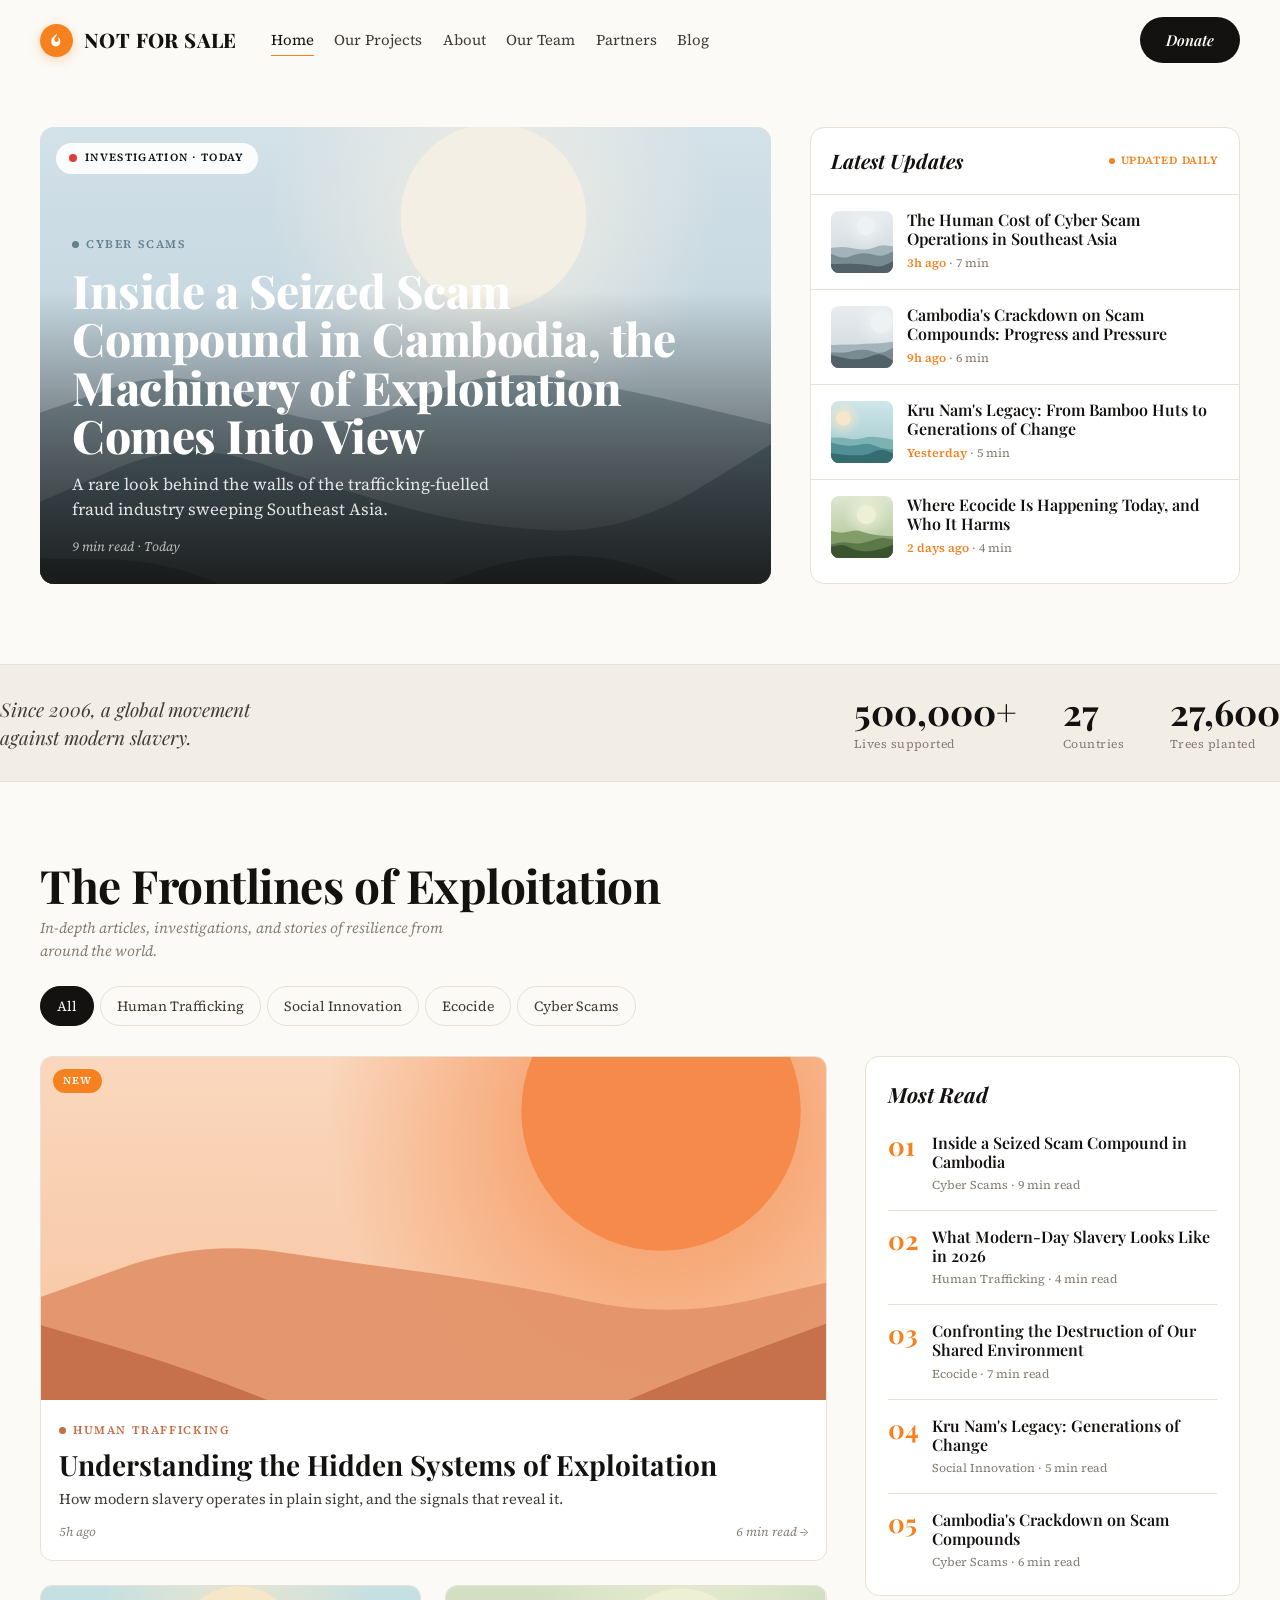
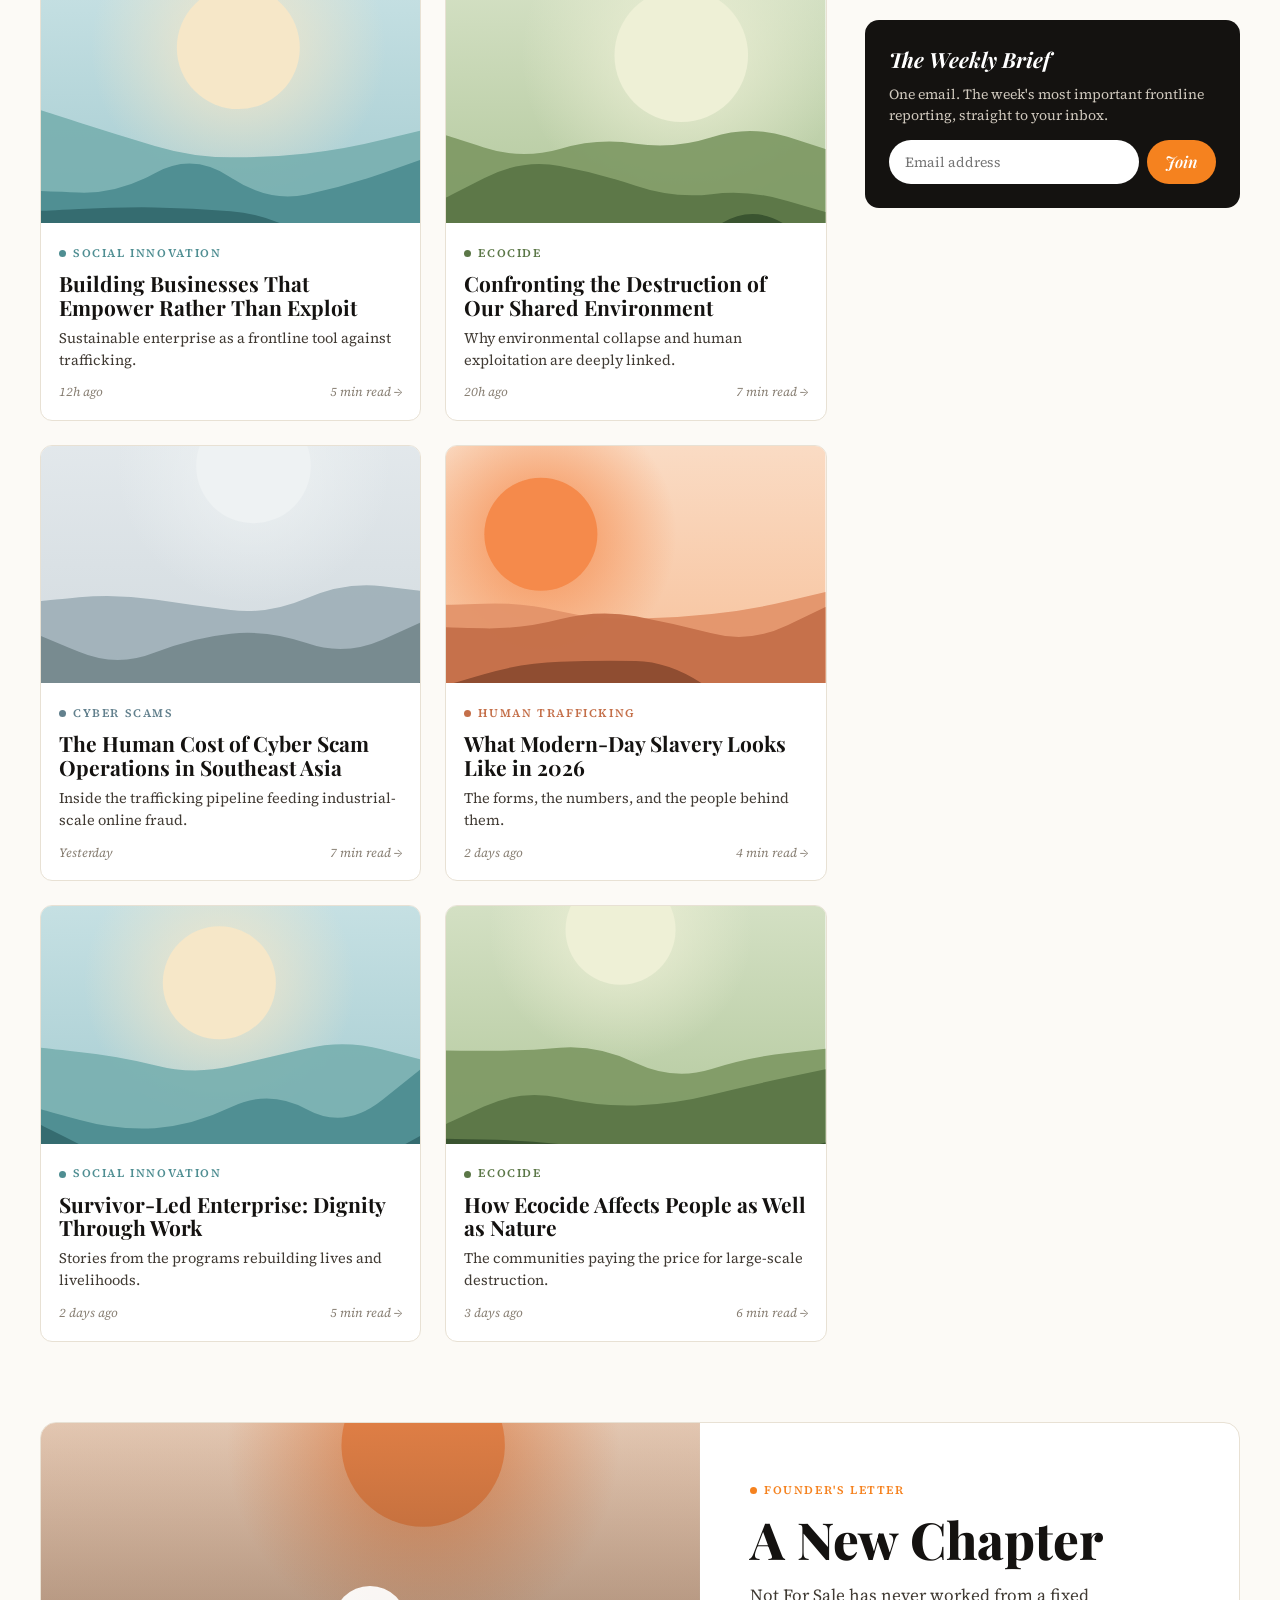
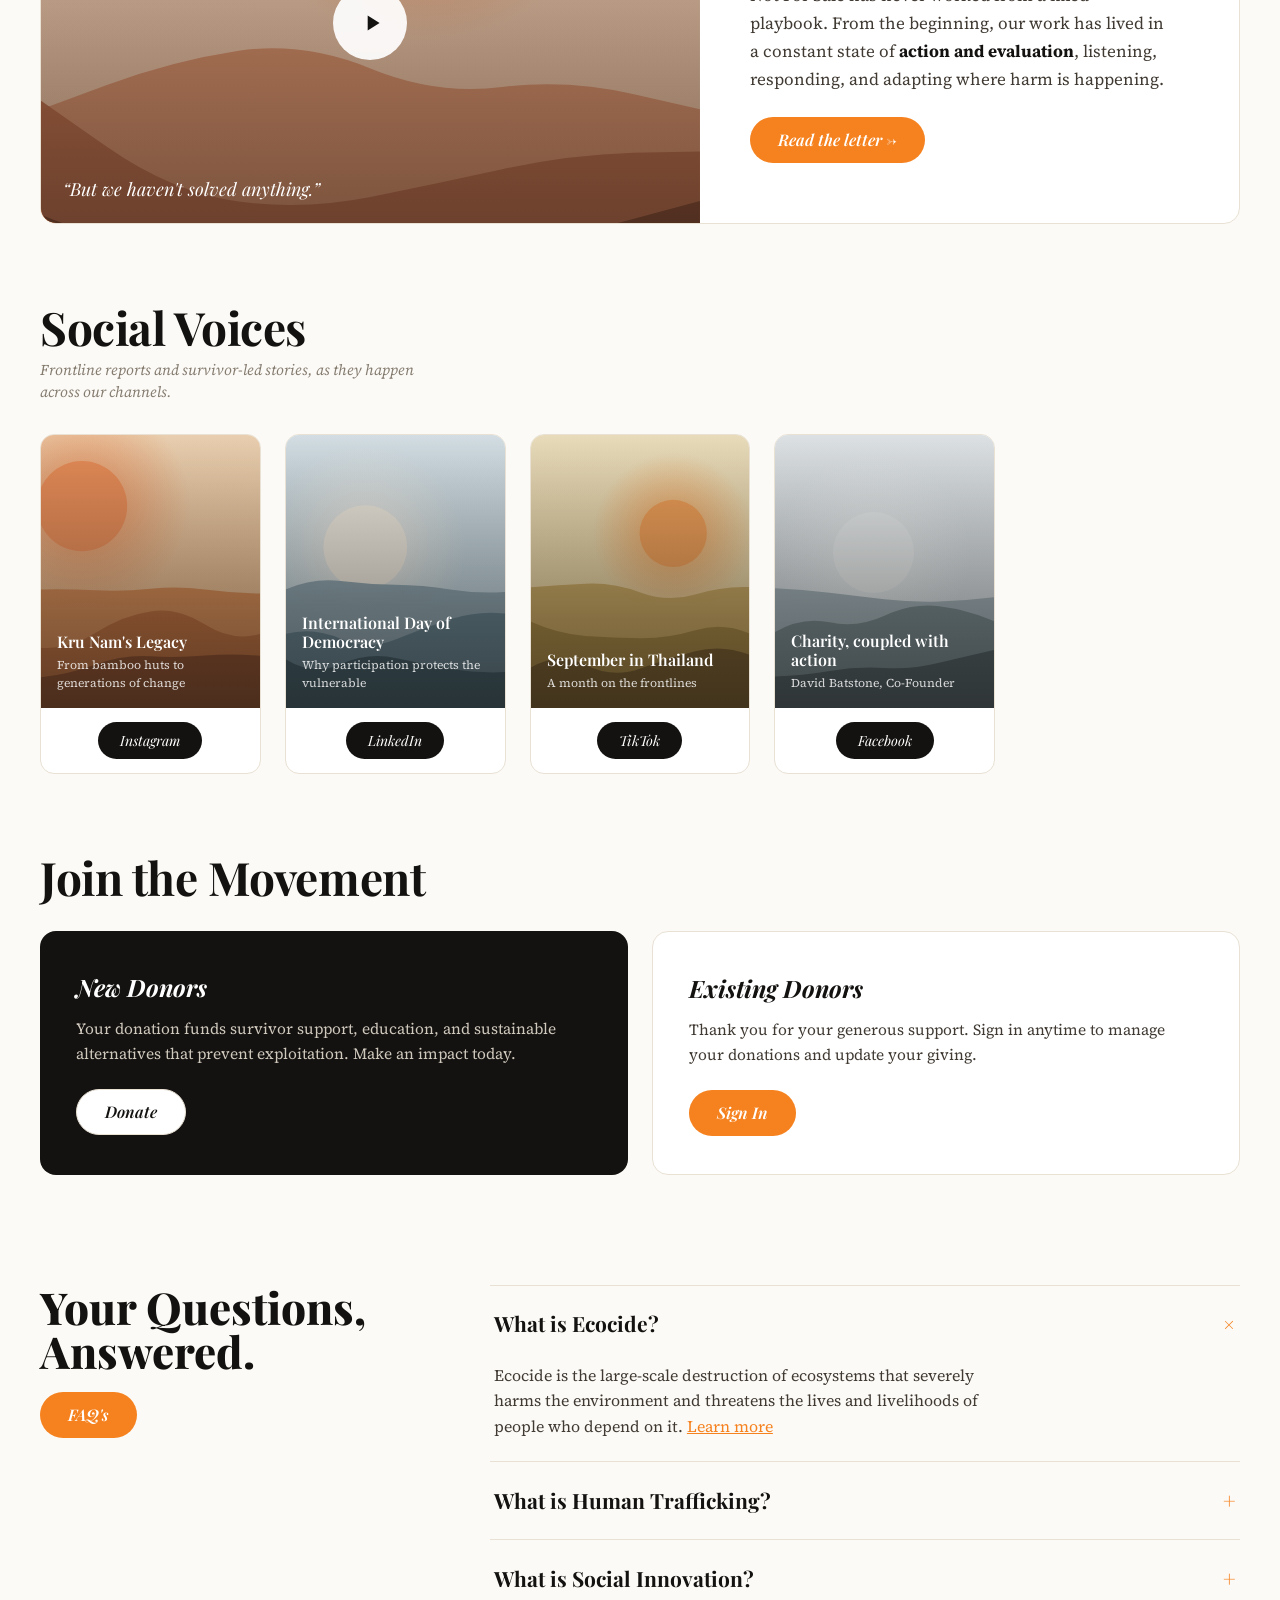
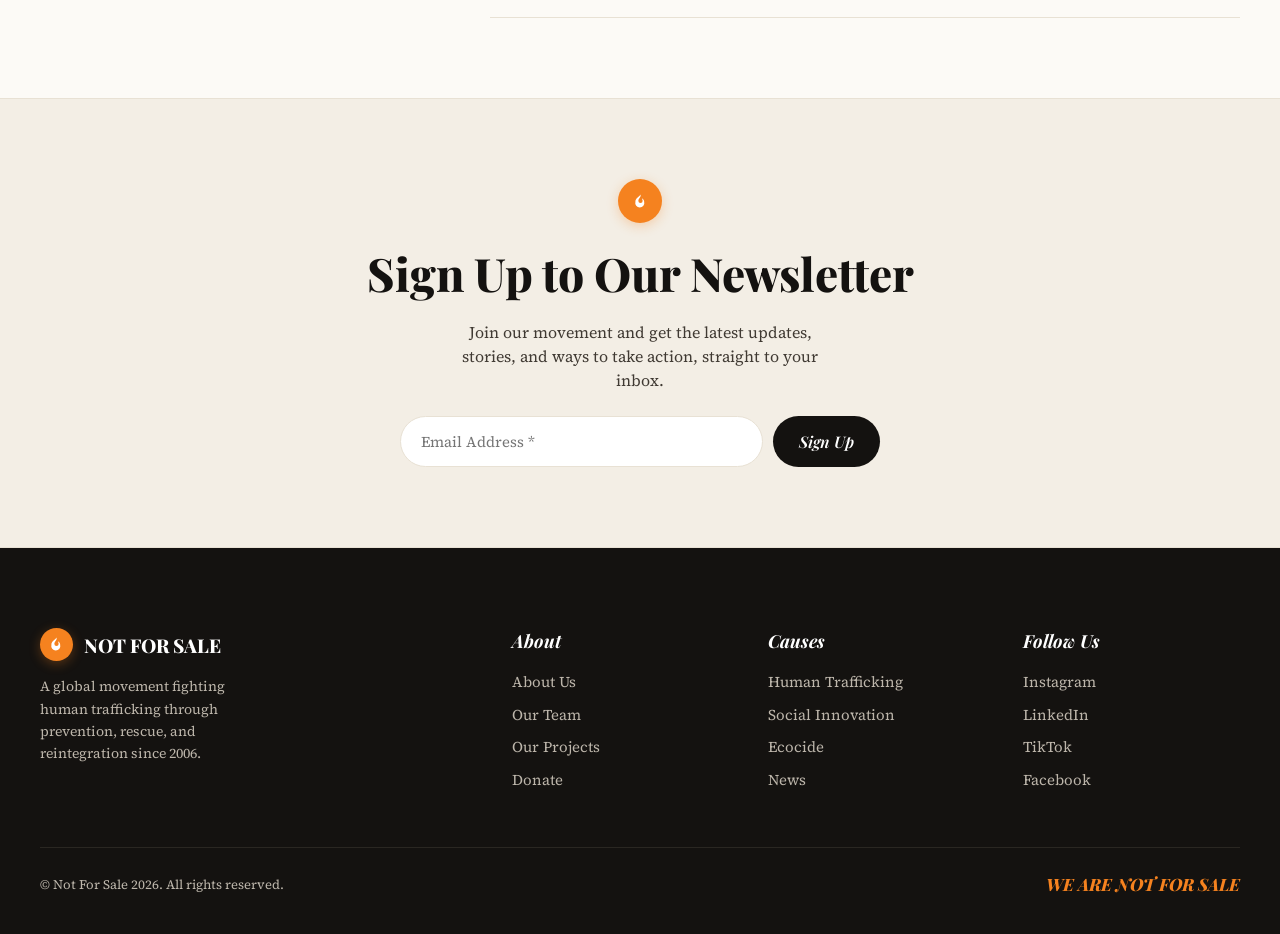
==== index.html @ 47625c15 "inital commit" ====
<!doctype html>
<html lang="en">
<head>
<meta charset="utf-8">
<meta name="viewport" content="width=device-width, initial-scale=1">
<title>Not For Sale — Home</title>
<link rel="preconnect" href="https://fonts.googleapis.com">
<link rel="preconnect" href="https://fonts.gstatic.com" crossorigin>
<link href="https://fonts.googleapis.com/css2?family=Playfair+Display:ital,wght@0,500;0,600;0,700;0,800;0,900;1,500;1,600;1,700&family=Source+Serif+4:ital,opsz,wght@0,8..60,400;0,8..60,500;0,8..60,600;1,8..60,400&display=swap" rel="stylesheet">
<link rel="stylesheet" href="assets/styles.css">
</head>
<body data-page="home">
<div id="bar"></div>
<div id="site-header"></div>

<section class="hero"><div class="wrap">
  <div class="hero-grid">
    <a class="feat fade" id="feat" href="blog.html"></a>
    <aside class="latest fade">
      <div class="lh"><h3>Latest Updates</h3><span class="pill"><span class="d"></span>Updated daily</span></div>
      <div id="latestList"></div>
    </aside>
  </div>
</div></section>

<div class="strip" data-countgroup><div class="wrap in">
  <div class="lab">Since 2006, a global movement against modern slavery.</div>
  <div class="nums">
    <div><div class="n" data-to="500000" data-suffix="+" data-comma="1">0</div><div class="l">Lives supported</div></div>
    <div><div class="n" data-to="27">0</div><div class="l">Countries</div></div>
    <div><div class="n" data-to="27600" data-comma="1">0</div><div class="l">Trees planted</div></div>
  </div>
</div></div>

<section class="sec"><div class="wrap">
  <div class="sec-h fade">
    <div><h2>The Frontlines of Exploitation</h2><p>In-depth articles, investigations, and stories of resilience from around the world.</p></div>
    <div class="filters" id="filters"></div>
  </div>
  <div class="front">
    <div class="feed fade" id="feed"></div>
    <div class="side">
      <div class="panel fade"><h3>Most Read</h3><div id="mostRead"></div></div>
      <div class="sub-mini fade"><h3>The Weekly Brief</h3><p>One email. The week's most important frontline reporting, straight to your inbox.</p><div class="row"><input placeholder="Email address" aria-label="Email"><button>Join</button></div></div>
    </div>
  </div>
</div></section>

<section><div class="wrap">
  <div class="founder fade">
    <div class="vid" id="founderVid"><div class="play"><svg viewBox="0 0 24 24" fill="#141210"><path d="M8 5v14l11-7z"/></svg></div><div class="cap">“But we haven't solved anything.”</div></div>
    <div class="tx"><span class="tag" style="color:var(--nfs)"><span class="dot"></span>Founder's Letter</span>
      <h2>A New Chapter</h2>
      <p>Not For Sale has never worked from a fixed playbook. From the beginning, our work has lived in a constant state of <b>action and evaluation</b>, listening, responding, and adapting where harm is happening.</p>
      <a class="btn btn-orange" href="about.html">Read the letter →</a></div>
  </div>
</div></section>

<section class="sec"><div class="wrap">
  <div class="sec-h fade"><div><h2>Social Voices</h2><p>Frontline reports and survivor-led stories, as they happen across our channels.</p></div></div>
  <div class="social-cards fade" id="social"></div>
</div></section>

<section class="sec"><div class="wrap">
  <div class="sec-h fade"><div><h2>Join the Movement</h2></div></div>
  <div class="join fade">
    <div class="jc dark"><h3>New Donors</h3><p>Your donation funds survivor support, education, and sustainable alternatives that prevent exploitation. Make an impact today.</p><a class="btn btn-light" href="#">Donate</a></div>
    <div class="jc light"><h3>Existing Donors</h3><p>Thank you for your generous support. Sign in anytime to manage your donations and update your giving.</p><a class="btn btn-orange" href="#">Sign In</a></div>
  </div>
</div></section>

<section class="sec"><div class="wrap">
  <div class="faq">
    <div class="ttl fade"><h2>Your Questions, Answered.</h2><a class="btn btn-orange" href="#">FAQ's</a></div>
    <div class="fade" id="faq"></div>
  </div>
</div></section>

<div id="site-newsletter"></div>
<div id="site-footer"></div>
<script src="assets/flags.js"></script>
<script src="assets/app.js"></script>
</body>
</html>
---- assets/styles.css ----
/* =========================================================================
   Not For Sale — Design System (fluid, mobile-first, 320px → ultrawide)
   Language carried from the Home + Projects concepts.
   ========================================================================= */
:root{
  --nfs:#F5821F; --nfs-d:#dd6f12; --ink:#141210; --ink-2:#403a33; --paper:#FCFAF6;
  --muted:#857c70; --line:#e8e1d4; --band:#f3eee5;
  --clay:#c46f49; --teal:#4f8e92; --green:#5b7747; --slate:#62808d;
  --disp:"Playfair Display",Georgia,serif; --body:"Source Serif 4",Georgia,serif;
  --ease:cubic-bezier(.2,.7,.2,1);
  --navh:80px; --maxw:1280px;
  --pad:clamp(20px,5vw,40px);
  --gap:clamp(16px,2vw,24px);
  --sec:clamp(48px,7vw,80px);
}
@media(max-width:860px){:root{--navh:64px}}
*{box-sizing:border-box;margin:0;padding:0}
html{scroll-behavior:smooth;-webkit-text-size-adjust:100%}
body{background:var(--paper);color:var(--ink);font-family:var(--body);-webkit-font-smoothing:antialiased;overflow-x:hidden;line-height:1.5}
a{color:inherit;text-decoration:none}
img,svg{display:block;max-width:100%}
button{font:inherit}
.wrap{width:100%;max-width:var(--maxw);margin-inline:auto;padding-inline:var(--pad)}

#bar{position:fixed;top:0;left:0;height:2px;width:0;background:var(--nfs);z-index:9999;transition:width .1s linear}

.fade{opacity:0;transform:translateY(20px);transition:opacity .7s var(--ease),transform .7s var(--ease)}
.fade.in{opacity:1;transform:none}
@media(prefers-reduced-motion:reduce){*{animation:none!important;transition:none!important}.fade{opacity:1;transform:none}}

.tag{display:inline-flex;align-items:center;gap:7px;font-size:11.5px;letter-spacing:.14em;text-transform:uppercase;font-weight:600;color:var(--ink-2)}
.tag .dot{width:7px;height:7px;border-radius:50%;background:var(--nfs);flex:0 0 auto}
.kicker{display:inline-flex;align-items:center;gap:13px;font-size:12px;letter-spacing:.22em;text-transform:uppercase;color:var(--nfs);font-weight:600}
.kicker .dash{width:38px;height:1.5px;background:var(--nfs)}

/* buttons (≥44px touch height) */
.btn{display:inline-flex;align-items:center;justify-content:center;min-height:46px;border-radius:40px;font-family:var(--disp);font-style:italic;font-weight:600;cursor:pointer;transition:transform .25s,background .25s,color .25s;border:none;text-align:center}
.btn-ink{background:var(--ink);color:var(--paper);padding:0 26px;font-size:15px}
.btn-ink:hover{background:var(--nfs)}
.btn-orange{background:var(--nfs);color:#fff;padding:0 28px;font-size:16px}
.btn-orange:hover{transform:translateY(-2px)}
.btn-light{background:#fff;color:var(--ink);padding:0 28px;font-size:16px;border:1px solid var(--line)}
.btn-light:hover{transform:translateY(-2px);border-color:var(--ink)}

/* ===== HEADER + MOBILE NAV ===== */
header{position:sticky;top:0;z-index:60;transition:background .3s,box-shadow .3s,border-color .3s;border-bottom:1px solid transparent}
header.stuck{background:rgba(252,250,246,.9);backdrop-filter:blur(12px);border-color:var(--line);box-shadow:0 6px 24px rgba(20,18,16,.04)}
.nav{display:flex;align-items:center;justify-content:space-between;height:var(--navh);gap:20px}
.nav .left{display:flex;align-items:center;gap:clamp(20px,3vw,34px);min-width:0}
.brand{display:flex;align-items:center;gap:11px;flex:0 0 auto}
.brand .name{font-family:var(--disp);font-weight:800;font-size:clamp(17px,2.2vw,20px);letter-spacing:.02em;text-transform:uppercase;white-space:nowrap}
.flame{width:33px;height:33px;border-radius:50%;background:var(--nfs);display:grid;place-items:center;box-shadow:0 3px 12px rgba(245,130,31,.3);flex:0 0 auto}
.flame svg{width:17px;height:17px}
.nav-links{display:flex;gap:clamp(16px,1.6vw,26px);font-size:15px;color:var(--ink-2)}
.nav-links a{position:relative;white-space:nowrap}
.nav-links a::after{content:"";position:absolute;left:0;bottom:-5px;height:1.5px;width:0;background:var(--nfs);transition:width .25s var(--ease)}
.nav-links a:hover::after,.nav-links a.active::after{width:100%}
.nav-links a.active{color:var(--ink)}
.nav .right{display:flex;align-items:center;gap:14px;flex:0 0 auto}
.burger{display:none;width:46px;height:46px;border-radius:12px;background:none;border:1px solid var(--line);cursor:pointer;align-items:center;justify-content:center;flex-direction:column;gap:5px}
.burger span{display:block;width:20px;height:2px;background:var(--ink);transition:.3s var(--ease)}
.burger.x span:nth-child(1){transform:translateY(7px) rotate(45deg)}
.burger.x span:nth-child(2){opacity:0}
.burger.x span:nth-child(3){transform:translateY(-7px) rotate(-45deg)}
.mobile-menu{position:fixed;inset:0;z-index:55;background:var(--paper);transform:translateY(-100%);transition:transform .4s var(--ease);display:flex;flex-direction:column;padding:calc(var(--navh) + 30px) var(--pad) 40px;gap:4px;overflow-y:auto}
.mobile-menu.open{transform:none}
.mobile-menu a{font-family:var(--disp);font-weight:700;font-size:32px;padding:14px 0;border-bottom:1px solid var(--line);color:var(--ink)}
.mobile-menu a.active{color:var(--nfs)}
.mobile-menu .btn{margin-top:24px;align-self:flex-start}
body.lock{overflow:hidden}
@media(max-width:860px){.nav-links{display:none}.burger{display:flex}.nav .right .btn-ink{display:none}}

/* ===== generic sections ===== */
.sec{padding:var(--sec) 0 0}
.sec-h{display:flex;align-items:flex-end;justify-content:space-between;gap:24px;flex-wrap:wrap;margin-bottom:clamp(22px,3vw,30px)}
.sec-h h2{font-family:var(--disp);font-weight:700;font-size:clamp(28px,4vw,46px);letter-spacing:-.01em;line-height:1.02}
.sec-h p{font-size:15px;color:var(--muted);font-style:italic;margin-top:8px;max-width:52ch}
.pagehead{padding:clamp(44px,6vw,72px) 0 6px}
.pagehead .kicker{margin-bottom:20px}
.pagehead h1{font-family:var(--disp);font-weight:800;font-size:clamp(40px,8vw,92px);line-height:.95;letter-spacing:-.015em}
.pagehead h1 em{font-style:italic;color:var(--nfs)}
.pagehead .lede{font-size:clamp(17px,2vw,20px);line-height:1.6;color:var(--ink-2);max-width:62ch;margin-top:22px}

.filters{display:flex;gap:6px;flex-wrap:wrap}
.chip{font-family:var(--body);font-size:14px;color:var(--ink-2);min-height:40px;padding:0 16px;border-radius:40px;cursor:pointer;background:none;border:1px solid var(--line);transition:.2s var(--ease)}
.chip:hover{background:var(--band)}.chip.on{background:var(--ink);color:var(--paper);border-color:var(--ink)}
.filterbar{position:sticky;top:var(--navh);z-index:40;background:rgba(252,250,246,.9);backdrop-filter:blur(10px);border-top:1px solid var(--line);border-bottom:1px solid var(--line)}
.fb{display:flex;align-items:center;justify-content:space-between;min-height:62px;gap:16px;padding:10px 0;flex-wrap:wrap}
.count{font-size:14px;color:var(--muted);font-style:italic;white-space:nowrap}

/* ===== HOME ===== */
.hero{padding:clamp(28px,4vw,46px) 0 0}
.hero-grid{display:grid;grid-template-columns:1.7fr 1fr;gap:clamp(24px,3vw,46px);align-items:stretch}
.feat{display:block;border-radius:14px;overflow:hidden;position:relative;background:var(--band)}
.feat .ph{position:relative;aspect-ratio:16/10;overflow:hidden}
.feat .ph svg{position:absolute;inset:0;width:100%;height:100%;transition:transform 6s var(--ease)}
.feat:hover .ph svg{transform:scale(1.05)}
.feat .ph::after{content:"";position:absolute;inset:0;background:linear-gradient(180deg,rgba(20,18,16,0) 36%,rgba(20,18,16,.88) 100%)}
.feat .live{position:absolute;top:16px;left:16px;z-index:3;display:inline-flex;align-items:center;gap:8px;background:rgba(255,255,255,.92);color:var(--ink);font-size:11px;letter-spacing:.12em;text-transform:uppercase;font-weight:600;padding:7px 13px;border-radius:30px}
.feat .live .pulse{width:8px;height:8px;border-radius:50%;background:#e23b3b;box-shadow:0 0 0 0 rgba(226,59,59,.6);animation:pulse 1.8s infinite}
@keyframes pulse{70%{box-shadow:0 0 0 8px rgba(226,59,59,0)}100%{box-shadow:0 0 0 0 rgba(226,59,59,0)}}
.feat .txt{position:absolute;left:clamp(18px,3vw,32px);right:clamp(18px,3vw,32px);bottom:clamp(18px,3vw,28px);z-index:2;color:#fff}
.feat .ftag{color:#ffd9b3;margin-bottom:12px}.feat .ftag .dot{background:var(--nfs)}
.feat h1{font-family:var(--disp);font-weight:800;font-size:clamp(26px,3.6vw,50px);line-height:1.05;letter-spacing:-.01em}
.feat .dek{font-size:clamp(15px,1.6vw,17px);line-height:1.5;margin-top:12px;color:rgba(255,255,255,.86);max-width:48ch}
.feat .fmeta{margin-top:14px;color:rgba(255,255,255,.7);font-size:13px;font-style:italic}
.latest{display:flex;flex-direction:column;border:1px solid var(--line);border-radius:14px;background:#fff;overflow:hidden}
.latest .lh{display:flex;align-items:center;justify-content:space-between;gap:10px;padding:18px 20px;border-bottom:1px solid var(--line)}
.latest .lh h3{font-family:var(--disp);font-style:italic;font-size:20px}
.latest .lh .pill{font-size:11px;letter-spacing:.08em;text-transform:uppercase;color:var(--nfs);font-weight:600;display:inline-flex;align-items:center;gap:6px;white-space:nowrap}
.latest .lh .pill .d{width:6px;height:6px;border-radius:50%;background:var(--nfs);animation:blink 2s infinite}
@keyframes blink{50%{opacity:.3}}
.li{display:flex;gap:14px;padding:16px 20px;border-bottom:1px solid var(--line);transition:background .2s}
.li:last-child{border-bottom:none}.li:hover{background:var(--band)}
.li .th{width:62px;height:62px;border-radius:8px;overflow:hidden;flex:0 0 auto;position:relative}
.li .th svg{position:absolute;inset:0;width:100%;height:100%}
.li .t{font-family:var(--disp);font-weight:600;font-size:16px;line-height:1.18}
.li .m{font-size:12px;color:var(--muted);margin-top:5px}
.li .m b{color:var(--nfs);font-style:normal;font-weight:600}

.strip{margin-top:var(--sec);border-top:1px solid var(--line);border-bottom:1px solid var(--line);background:var(--band)}
.strip .in{display:flex;align-items:center;justify-content:space-between;padding:clamp(22px,3vw,28px) 0;flex-wrap:wrap;gap:20px}
.strip .lab{font-family:var(--disp);font-style:italic;font-size:clamp(16px,2vw,19px);color:var(--ink-2);max-width:28ch}
.strip .nums{display:flex;gap:clamp(28px,4vw,46px);flex-wrap:wrap}
.strip .n{font-family:var(--disp);font-weight:700;font-size:clamp(28px,3.6vw,36px);line-height:1;font-variant-numeric:tabular-nums}
.strip .l{font-size:12px;color:var(--muted);letter-spacing:.04em;margin-top:6px}

.front{display:grid;grid-template-columns:2.1fr 1fr;gap:clamp(28px,3vw,46px)}
.feed{display:grid;grid-template-columns:repeat(auto-fill,minmax(280px,1fr));gap:var(--gap);align-content:start}
.art{display:block;border-radius:12px;overflow:hidden;background:#fff;border:1px solid var(--line);transition:box-shadow .35s var(--ease),transform .35s var(--ease)}
.art:hover{box-shadow:0 18px 42px rgba(20,18,16,.12);transform:translateY(-3px)}
.art .ph{position:relative;aspect-ratio:16/10;overflow:hidden}
.art .ph svg{position:absolute;inset:0;width:100%;height:100%;transition:transform 1s var(--ease)}
.art:hover .ph svg{transform:scale(1.06)}
.art .new{position:absolute;top:12px;left:12px;z-index:3;background:var(--nfs);color:#fff;font-size:10.5px;letter-spacing:.1em;text-transform:uppercase;font-weight:600;padding:4px 10px;border-radius:30px}
.art .b{padding:16px 18px 18px}
.art .t{font-family:var(--disp);font-weight:700;font-size:clamp(19px,2vw,21px);line-height:1.14;margin:9px 0 8px}
.art .dek{font-size:14.5px;color:var(--ink-2);line-height:1.5}
.art .am{margin-top:12px;display:flex;justify-content:space-between;align-items:center;font-size:12.5px;color:var(--muted);font-style:italic;gap:10px}
.art.big{grid-column:1 / -1}.art.big .ph{aspect-ratio:16/7}.art.big .t{font-size:clamp(22px,2.6vw,28px)}
.side{display:flex;flex-direction:column;gap:24px;align-content:start}
.panel{border:1px solid var(--line);border-radius:14px;background:#fff;padding:22px 22px 8px}
.panel h3{font-family:var(--disp);font-style:italic;font-size:21px;margin-bottom:6px}
.mr{display:flex;gap:14px;padding:16px 0;border-bottom:1px solid var(--line)}
.mr:last-child{border-bottom:none}
.mr .num{font-family:var(--disp);font-weight:700;font-size:26px;color:var(--nfs);line-height:1;min-width:30px}
.mr .t{font-family:var(--disp);font-weight:600;font-size:16px;line-height:1.2}
.mr .m{font-size:12px;color:var(--muted);margin-top:5px}
.mr:hover .t{color:var(--nfs)}
.sub-mini{background:var(--ink);color:#fff;border-radius:14px;padding:24px}
.sub-mini h3{font-family:var(--disp);font-style:italic;color:#fff;font-size:21px;margin-bottom:8px}
.sub-mini p{font-size:14px;color:#cfc8bd;line-height:1.5;margin-bottom:14px}
.sub-mini .row{display:flex;gap:8px;flex-wrap:wrap}
.sub-mini input{flex:1;min-width:140px;border:none;border-radius:30px;padding:12px 16px;font-family:var(--body);font-size:14px}
.sub-mini button{background:var(--nfs);color:#fff;border:none;border-radius:30px;padding:0 18px;min-height:44px;font-family:var(--disp);font-style:italic;font-weight:600;cursor:pointer}

/* video/founder band (shared by Home + About) */
.founder{margin-top:var(--sec);border-radius:16px;overflow:hidden;border:1px solid var(--line);display:grid;grid-template-columns:1.1fr .9fr;background:#fff}
.founder .vid{position:relative;min-height:clamp(240px,34vw,400px);overflow:hidden;background:var(--band);cursor:pointer}
.founder .vid svg{position:absolute;inset:0;width:100%;height:100%}
.founder .vid::after{content:"";position:absolute;inset:0;background:linear-gradient(180deg,rgba(20,18,16,.1),rgba(20,18,16,.5))}
.founder .play{position:absolute;top:50%;left:50%;transform:translate(-50%,-50%);z-index:3;width:74px;height:74px;border-radius:50%;background:rgba(255,255,255,.92);display:grid;place-items:center;transition:transform .25s,background .25s}
.founder .vid:hover .play{transform:translate(-50%,-50%) scale(1.08);background:#fff}
.founder .play svg{position:static;width:26px;height:26px;margin-left:4px}
.founder .cap{position:absolute;left:22px;bottom:20px;z-index:3;color:#fff;font-style:italic;font-family:var(--disp);font-size:clamp(15px,2vw,18px);max-width:80%}
.founder .tx{padding:clamp(32px,4vw,54px) clamp(28px,4vw,50px);display:flex;flex-direction:column;justify-content:center}
.founder h2{font-family:var(--disp);font-weight:800;font-size:clamp(30px,4vw,52px);line-height:1.02;margin:14px 0 16px}
.founder p{font-size:clamp(15px,1.7vw,17px);line-height:1.65;color:var(--ink-2);max-width:46ch}
.founder p b{color:var(--ink)}
.founder .btn{margin-top:24px;align-self:flex-start}

.social-cards{display:grid;grid-template-columns:repeat(auto-fill,minmax(220px,1fr));gap:var(--gap)}
.scard{border-radius:14px;overflow:hidden;border:1px solid var(--line);background:#fff}
.scard .ph{position:relative;aspect-ratio:4/5;overflow:hidden}
.scard .ph svg{position:absolute;inset:0;width:100%;height:100%}
.scard .ph::after{content:"";position:absolute;inset:0;background:linear-gradient(180deg,rgba(20,18,16,.05),rgba(20,18,16,.55))}
.scard .cap{position:absolute;left:16px;right:16px;bottom:16px;color:#fff;z-index:2}
.scard .cap .t{font-family:var(--disp);font-weight:600;font-size:16px;line-height:1.18}
.scard .cap .s{font-size:12px;color:rgba(255,255,255,.8);margin-top:4px}
.scard .pl{display:flex;justify-content:center;padding:14px}
.scard .pl span{background:var(--ink);color:#fff;font-family:var(--disp);font-style:italic;font-size:14px;padding:8px 22px;border-radius:30px}

.join{display:grid;grid-template-columns:1fr 1fr;gap:var(--gap);margin-top:30px}
.jc{border-radius:16px;padding:clamp(28px,4vw,38px) clamp(26px,4vw,36px)}
.jc.dark{background:var(--ink);color:#fff}.jc.light{background:#fff;border:1px solid var(--line)}
.jc h3{font-family:var(--disp);font-style:italic;font-size:24px;margin-bottom:12px}.jc.dark h3{color:#fff}
.jc p{font-size:15.5px;line-height:1.6;color:var(--ink-2)}.jc.dark p{color:#cfc8bd}
.jc .btn{margin-top:22px}

.faq{display:grid;grid-template-columns:.7fr 1.3fr;gap:clamp(24px,4vw,46px);margin-top:30px;align-items:start}
.faq .ttl h2{font-family:var(--disp);font-weight:800;font-size:clamp(28px,3.6vw,44px);line-height:1.02}
.faq .ttl .btn{margin-top:18px}
.qa{border-top:1px solid var(--line)}.qa:last-child{border-bottom:1px solid var(--line)}
.qa .q{display:flex;justify-content:space-between;align-items:center;gap:16px;padding:22px 4px;cursor:pointer;font-family:var(--disp);font-weight:700;font-size:clamp(18px,2.2vw,21px)}
.qa .q .ic{color:var(--nfs);font-size:22px;transition:transform .3s var(--ease);flex:0 0 auto}
.qa.open .q .ic{transform:rotate(45deg)}
.qa .a{max-height:0;overflow:hidden;transition:max-height .4s var(--ease)}
.qa .a p{padding:0 4px 22px;color:var(--ink-2);font-size:16px;line-height:1.6;max-width:64ch}
.qa .a a{color:var(--nfs);text-decoration:underline}

/* cta band (orange) */
.ctaband{margin-top:var(--sec);background:var(--nfs);color:#fff;border-radius:18px;padding:clamp(40px,5vw,64px) clamp(28px,5vw,56px);display:flex;align-items:center;justify-content:space-between;gap:26px;flex-wrap:wrap;position:relative;overflow:hidden}
.ctaband::before{content:"";position:absolute;right:-80px;top:-80px;width:340px;height:340px;border-radius:50%;background:rgba(255,255,255,.12)}
.ctaband h2{font-family:var(--disp);font-weight:700;font-size:clamp(26px,3.6vw,44px);line-height:1.06;max-width:20ch;position:relative}
.ctaband .btns{display:flex;gap:12px;flex-wrap:wrap;position:relative}

/* newsletter */
.nl{margin-top:var(--sec);background:var(--band);border-top:1px solid var(--line);border-bottom:1px solid var(--line)}
.nl .in{padding:var(--sec) 0;text-align:center}
.nl .flame{margin:0 auto 16px}
.nl h2{font-family:var(--disp);font-weight:800;font-size:clamp(28px,4vw,46px)}
.nl p{color:var(--ink-2);margin:12px auto 24px;max-width:50ch}
.nl .row{display:flex;gap:10px;max-width:480px;margin:0 auto;flex-wrap:wrap}
.nl input{flex:1;min-width:200px;border:1px solid var(--line);border-radius:40px;padding:14px 20px;font-family:var(--body);font-size:15px}
.nl button{background:var(--ink);color:#fff;border:none;border-radius:40px;padding:0 26px;min-height:48px;font-family:var(--disp);font-style:italic;font-weight:600;font-size:16px;cursor:pointer}

/* ===== PROJECTS ===== */
.pgrid{display:grid;grid-template-columns:repeat(auto-fill,minmax(230px,1fr));gap:var(--gap);padding:clamp(28px,4vw,34px) 0 var(--sec)}
.pcard{position:relative;display:block;overflow:hidden;border-radius:12px;background:var(--band);opacity:0;transform:translateY(26px);transition:opacity .6s var(--ease),transform .6s var(--ease),box-shadow .35s var(--ease)}
.pcard.in{opacity:1;transform:none}
.pcard:hover{box-shadow:0 20px 46px rgba(20,18,16,.15)}
.pcard .ph{position:relative;aspect-ratio:4/5;overflow:hidden}
.pcard .ph svg.scene{position:absolute;inset:0;width:100%;height:100%}
.pcard:hover .ph svg.scene{transform:scale(1.06)}
.pcard .ph::after{content:"";position:absolute;inset:0;background:linear-gradient(180deg,rgba(20,18,16,0) 46%,rgba(20,18,16,.74) 100%)}
.pcard .flag{position:absolute;top:13px;left:13px;width:34px;height:25px;border-radius:4px;object-fit:cover;z-index:3;box-shadow:0 2px 8px rgba(0,0,0,.25);border:1.5px solid rgba(255,255,255,.85)}
.pcard .meta{position:absolute;left:18px;right:18px;bottom:17px;z-index:2;color:#fff}
.pcard .reg{font-family:var(--disp);font-style:italic;font-size:13px;color:#ffd9b3;margin-bottom:3px}
.pcard .name{font-family:var(--disp);font-weight:700;font-size:clamp(20px,2.2vw,23px);line-height:1.06}
.pcard .go{margin-top:9px;font-size:12.5px;display:inline-flex;align-items:center;gap:7px;opacity:0;transform:translateY(6px);transition:.28s var(--ease)}
.pcard:hover .go{opacity:1;transform:none}
@media(hover:none){.pcard .go{opacity:1;transform:none}}

/* ===== ABOUT ===== */
.statements{display:grid;grid-template-columns:1fr 1fr;gap:var(--gap);margin-top:var(--sec)}
.stmt{border:1px solid var(--line);border-radius:16px;background:#fff;padding:clamp(28px,4vw,42px)}
.stmt .k{margin-bottom:14px}
.stmt h2{font-family:var(--disp);font-weight:700;font-size:clamp(26px,3vw,34px);line-height:1.05;margin-bottom:14px}
.stmt p{font-size:16px;line-height:1.7;color:var(--ink-2);margin-bottom:12px}
.approach{display:grid;grid-template-columns:repeat(auto-fit,minmax(280px,1fr));gap:var(--gap);margin-top:clamp(26px,3vw,30px)}
.acard{border:1px solid var(--line);border-radius:14px;overflow:hidden;background:#fff}
.acard .ph{position:relative;aspect-ratio:16/9;overflow:hidden}
.acard .ph svg{position:absolute;inset:0;width:100%;height:100%}
.acard .ph::after{content:"";position:absolute;inset:0;background:linear-gradient(180deg,rgba(20,18,16,.04),rgba(20,18,16,.5))}
.acard .ph .lbl{position:absolute;left:18px;bottom:14px;z-index:2;color:#fff;font-family:var(--disp);font-weight:700;font-size:24px}
.acard .b{padding:18px 20px 22px}
.acard .b p{font-size:15px;line-height:1.62;color:var(--ink-2)}
.work{margin-top:var(--sec);background:var(--band);border-top:1px solid var(--line);border-bottom:1px solid var(--line);text-align:center}
.work .in{padding:var(--sec) 0}
.work h2{font-family:var(--disp);font-weight:800;font-size:clamp(28px,4vw,46px)}
.work p{color:var(--ink-2);max-width:54ch;margin:12px auto 22px}
.flaggrid{display:grid;grid-template-columns:repeat(auto-fill,minmax(150px,1fr));gap:12px;margin-top:30px;text-align:left}
.fchip{display:flex;align-items:center;gap:11px;background:#fff;border:1px solid var(--line);border-radius:40px;padding:10px 16px;min-height:48px;transition:.2s var(--ease)}
.fchip:hover{border-color:var(--nfs);transform:translateY(-2px)}
.fchip img{width:28px;height:21px;border-radius:3px;flex:0 0 auto;box-shadow:0 1px 4px rgba(0,0,0,.15)}
.fchip span{font-size:14.5px;font-weight:500}
.impactstats{display:grid;grid-template-columns:repeat(auto-fit,minmax(200px,1fr));gap:var(--gap);margin-top:clamp(26px,3vw,30px)}
.istat{border:1px solid var(--line);border-radius:14px;background:#fff;padding:clamp(24px,3vw,30px)}
.istat .n{font-family:var(--disp);font-weight:700;font-size:clamp(32px,4vw,46px);line-height:1;color:var(--ink);font-variant-numeric:tabular-nums}
.istat .d{font-size:14px;line-height:1.55;color:var(--ink-2);margin-top:12px}

/* ===== TEAM ===== */
.founders{display:flex;flex-direction:column}
.founder-row{display:grid;grid-template-columns:minmax(180px,240px) 1fr;gap:clamp(24px,4vw,44px);padding:clamp(30px,4vw,44px) 0;border-top:1px solid var(--line)}
.founder-row:first-child{border-top:none;padding-top:clamp(20px,3vw,30px)}
.avatar{border-radius:14px;overflow:hidden;aspect-ratio:3/4;background:var(--band);position:relative}
.avatar svg{position:absolute;inset:0;width:100%;height:100%}
.avatar .ini{position:absolute;inset:0;display:grid;place-items:center;font-family:var(--disp);font-weight:700;font-size:clamp(40px,6vw,54px);color:rgba(255,255,255,.92);z-index:2}
.bio .role{color:var(--nfs);font-size:12px;letter-spacing:.12em;text-transform:uppercase;font-weight:600}
.bio h3{font-family:var(--disp);font-weight:700;font-size:clamp(26px,3vw,32px);margin:6px 0 14px}
.bio p{font-size:16px;line-height:1.7;color:var(--ink-2);margin-bottom:14px;max-width:74ch}
.directors{display:grid;grid-template-columns:repeat(auto-fill,minmax(240px,1fr));gap:clamp(22px,3vw,30px)}
.dcard .avatar{aspect-ratio:1/1;border-radius:14px}
.dcard .role{color:var(--nfs);font-size:11px;letter-spacing:.12em;text-transform:uppercase;font-weight:600;margin-top:16px}
.dcard h3{font-family:var(--disp);font-weight:700;font-size:22px;margin:5px 0 4px}
.dcard .loc{font-style:italic;color:var(--muted);font-size:14px}
.dcard .loc b{color:var(--ink);font-style:italic;font-weight:600;border-bottom:1px solid var(--nfs)}

/* ===== PARTNERS ===== */
.partnersintro{text-align:center;padding:clamp(44px,6vw,72px) 0 10px}
.partnersintro h1{font-family:var(--disp);font-weight:800;font-size:clamp(38px,7vw,80px);line-height:.96}
.partnersintro p{font-size:clamp(16px,2vw,18px);line-height:1.65;color:var(--ink-2);max-width:62ch;margin:20px auto 26px}
.logogrid{display:grid;grid-template-columns:repeat(auto-fill,minmax(240px,1fr));gap:var(--gap);padding:30px 0}
.logo{position:relative;border-radius:14px;overflow:hidden;aspect-ratio:16/10;display:grid;place-items:center;border:1px solid var(--line)}
.logo svg.scene{position:absolute;inset:0;width:100%;height:100%;opacity:.92}
.logo::after{content:"";position:absolute;inset:0;background:rgba(20,18,16,.46)}
.logo .wm{position:relative;z-index:2;color:#fff;font-family:var(--disp);font-weight:700;font-size:clamp(20px,2.6vw,28px);letter-spacing:.03em;text-align:center;padding:0 14px;transition:transform .3s var(--ease)}
.logo:hover .wm{transform:scale(1.05)}
.logo .wm small{display:block;font-size:10.5px;letter-spacing:.16em;font-weight:600;opacity:.82;margin-top:6px;font-style:normal;font-family:var(--body)}

/* ===== BLOG POST ===== */
.postwrap{width:100%;max-width:820px;margin-inline:auto;padding-inline:var(--pad)}
.posthead{padding:clamp(40px,6vw,60px) 0 0;text-align:center}
.posthead .cat{justify-content:center;margin-bottom:18px}
.posthead h1{font-family:var(--disp);font-weight:800;font-size:clamp(30px,5vw,58px);line-height:1.06;letter-spacing:-.01em}
.posthead .dek{font-size:clamp(17px,2.2vw,20px);line-height:1.5;color:var(--ink-2);margin-top:18px;font-style:italic}
.byline{display:flex;align-items:center;justify-content:center;gap:14px;margin-top:24px;color:var(--muted);font-size:14px;flex-wrap:wrap;text-align:center}
.byline .av{width:42px;height:42px;border-radius:50%;overflow:hidden;position:relative;flex:0 0 auto}
.byline .av svg{position:absolute;inset:0;width:100%;height:100%}.byline .av .ini{position:absolute;inset:0;display:grid;place-items:center;color:#fff;font-family:var(--disp);font-weight:700;font-size:15px;z-index:2}
.byline b{color:var(--ink);font-weight:600}
.postcover{position:relative;border-radius:16px;overflow:hidden;aspect-ratio:16/9;margin:clamp(28px,4vw,40px) auto;width:100%;max-width:1080px}
.postcover svg{position:absolute;inset:0;width:100%;height:100%}
.article{font-size:clamp(17px,2vw,18.5px);line-height:1.8;color:#2a2722}
.article p{margin:0 0 24px}
.article p.lead:first-of-type::first-letter{font-family:var(--disp);font-weight:700;font-size:72px;line-height:.72;float:left;padding:8px 14px 0 0;color:var(--nfs)}
.article h2{font-family:var(--disp);font-weight:700;font-size:clamp(24px,3vw,30px);margin:40px 0 16px;line-height:1.12}
.article blockquote{margin:36px 0;padding:6px 0 6px 26px;border-left:3px solid var(--nfs);font-family:var(--disp);font-style:italic;font-size:clamp(21px,3vw,26px);line-height:1.35;color:var(--ink)}
.article .inlinefig{margin:36px 0;border-radius:14px;overflow:hidden;aspect-ratio:16/9;position:relative}
.article .inlinefig svg{position:absolute;inset:0;width:100%;height:100%}
.article .cap{font-size:13px;color:var(--muted);font-style:italic;text-align:center;margin:10px 0 24px}
.share{display:flex;gap:10px;justify-content:center;margin:44px 0 10px}
.share a{width:46px;height:46px;border-radius:50%;border:1px solid var(--line);display:grid;place-items:center;font-family:var(--disp);font-style:italic;font-size:14px;transition:.2s}
.share a:hover{background:var(--ink);color:#fff;border-color:var(--ink)}
.authorbox{display:flex;gap:18px;align-items:flex-start;margin:36px 0;padding:26px;border:1px solid var(--line);border-radius:16px;background:#fff}
.authorbox .av{width:64px;height:64px;border-radius:50%;overflow:hidden;position:relative;flex:0 0 auto}
.authorbox .av svg{position:absolute;inset:0;width:100%;height:100%}.authorbox .av .ini{position:absolute;inset:0;display:grid;place-items:center;color:#fff;font-family:var(--disp);font-weight:700;font-size:22px;z-index:2}
.authorbox h4{font-family:var(--disp);font-weight:700;font-size:20px}
.authorbox .r{color:var(--nfs);font-size:12px;letter-spacing:.1em;text-transform:uppercase;font-weight:600;margin:2px 0 8px}
.authorbox p{font-size:15px;line-height:1.6;color:var(--ink-2)}
.related{display:grid;grid-template-columns:repeat(auto-fill,minmax(260px,1fr));gap:var(--gap)}

/* ===== FOOTER ===== */
footer.site{background:var(--ink);color:#bdb6ab;padding:var(--sec) 0 36px;margin-top:0}
.fcols{display:grid;grid-template-columns:2fr 1fr 1fr 1fr;gap:clamp(24px,3vw,40px);padding-bottom:46px;border-bottom:1px solid #2a2722}
.fcols h5{font-family:var(--disp);font-style:italic;color:#fff;font-size:18px;margin-bottom:16px}
.fcols a{display:block;color:#bdb6ab;font-size:15px;margin-bottom:10px;transition:color .2s}.fcols a:hover{color:var(--nfs)}
.fbrand{display:flex;align-items:center;gap:11px;margin-bottom:14px}.fbrand .name{font-family:var(--disp);font-weight:800;color:#fff;font-size:19px;text-transform:uppercase}
.fmute{font-size:14px;line-height:1.6;max-width:32ch}
.fbot{display:flex;justify-content:space-between;align-items:center;padding-top:24px;flex-wrap:wrap;gap:14px;font-size:13px}
.fmark{font-family:var(--disp);font-weight:800;font-style:italic;color:var(--nfs);font-size:17px}

/* ===== RESPONSIVE COLLAPSES ===== */
@media(max-width:980px){
 .hero-grid{grid-template-columns:1fr}
 .front{grid-template-columns:1fr}
 .statements{grid-template-columns:1fr}
}
@media(max-width:760px){
 .founder{grid-template-columns:1fr}
 .join{grid-template-columns:1fr}
 .faq{grid-template-columns:1fr;gap:18px}
 .fcols{grid-template-columns:1fr 1fr}
 .founder-row{grid-template-columns:1fr}
 .founder-row .avatar{max-width:220px}
 .ctaband{flex-direction:column;align-items:flex-start}
}
@media(max-width:480px){
 .fcols{grid-template-columns:1fr}
 .strip .in{flex-direction:column;align-items:flex-start}
}
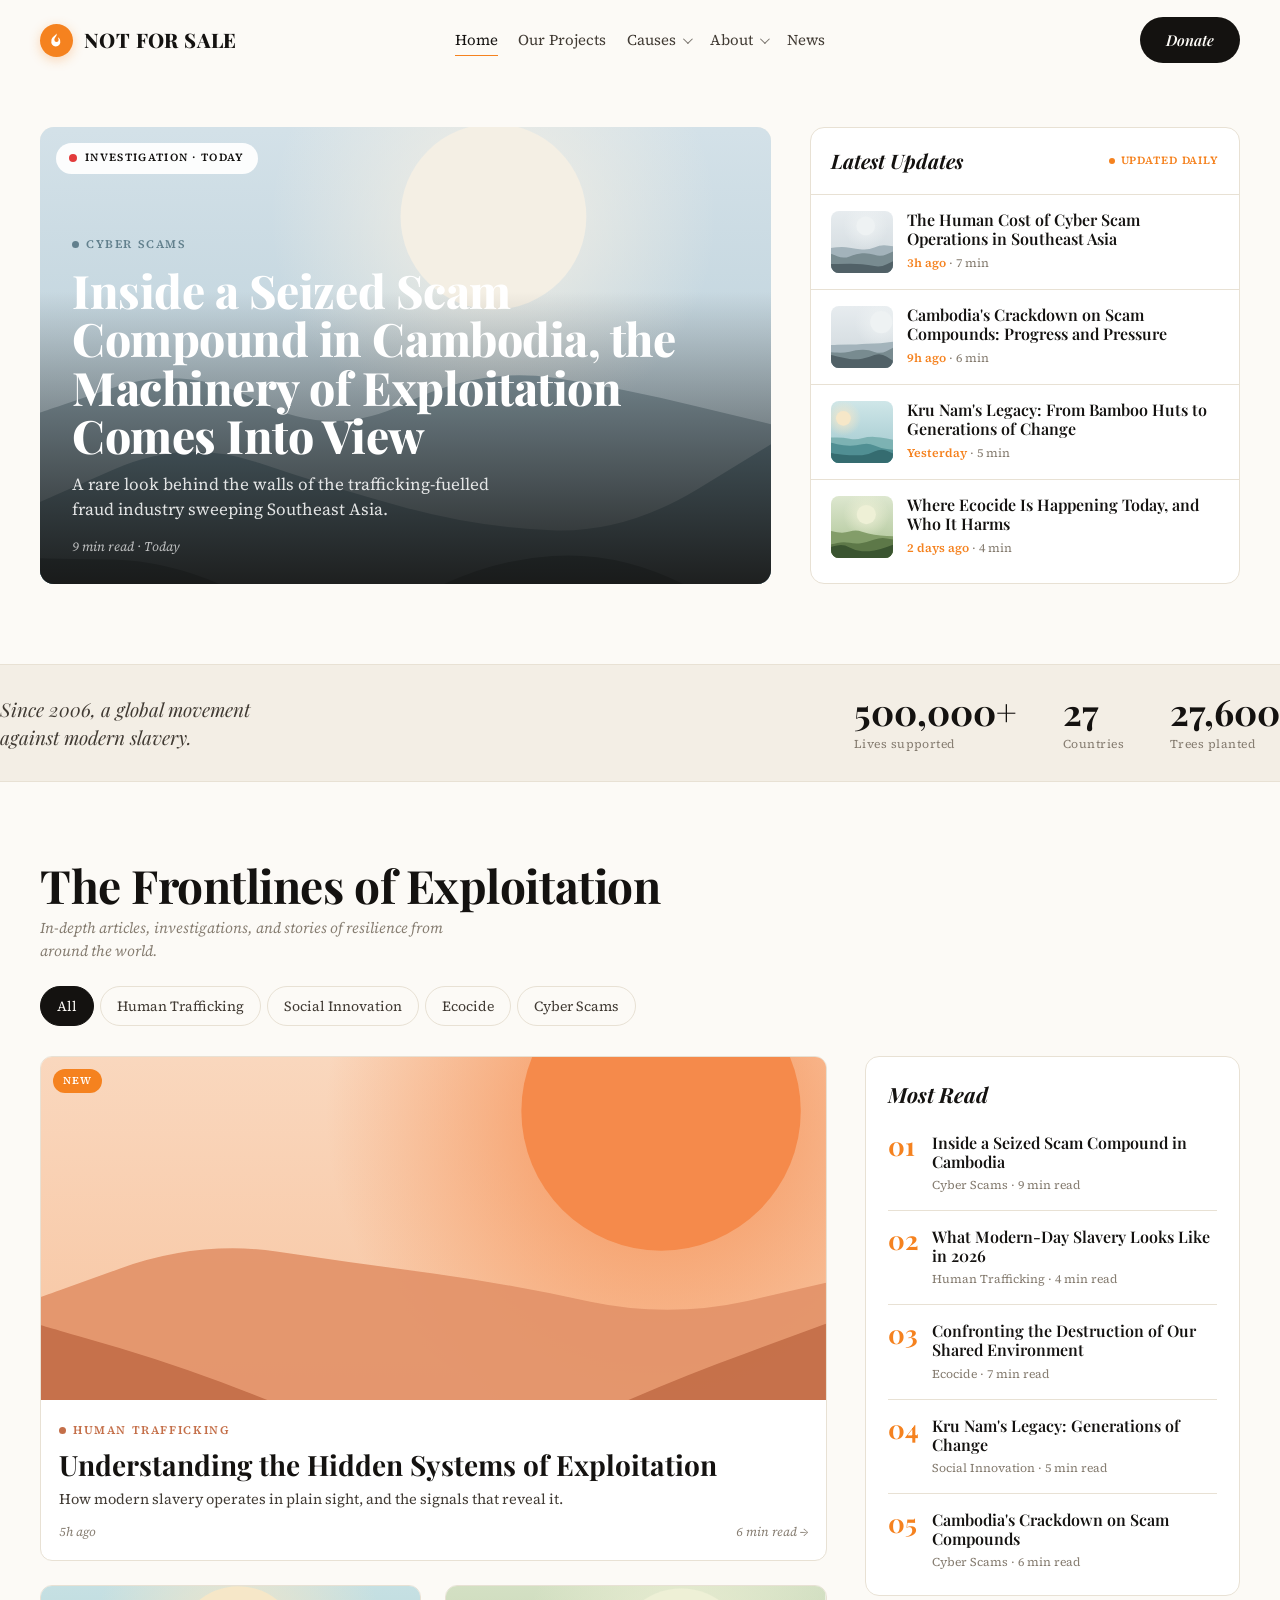
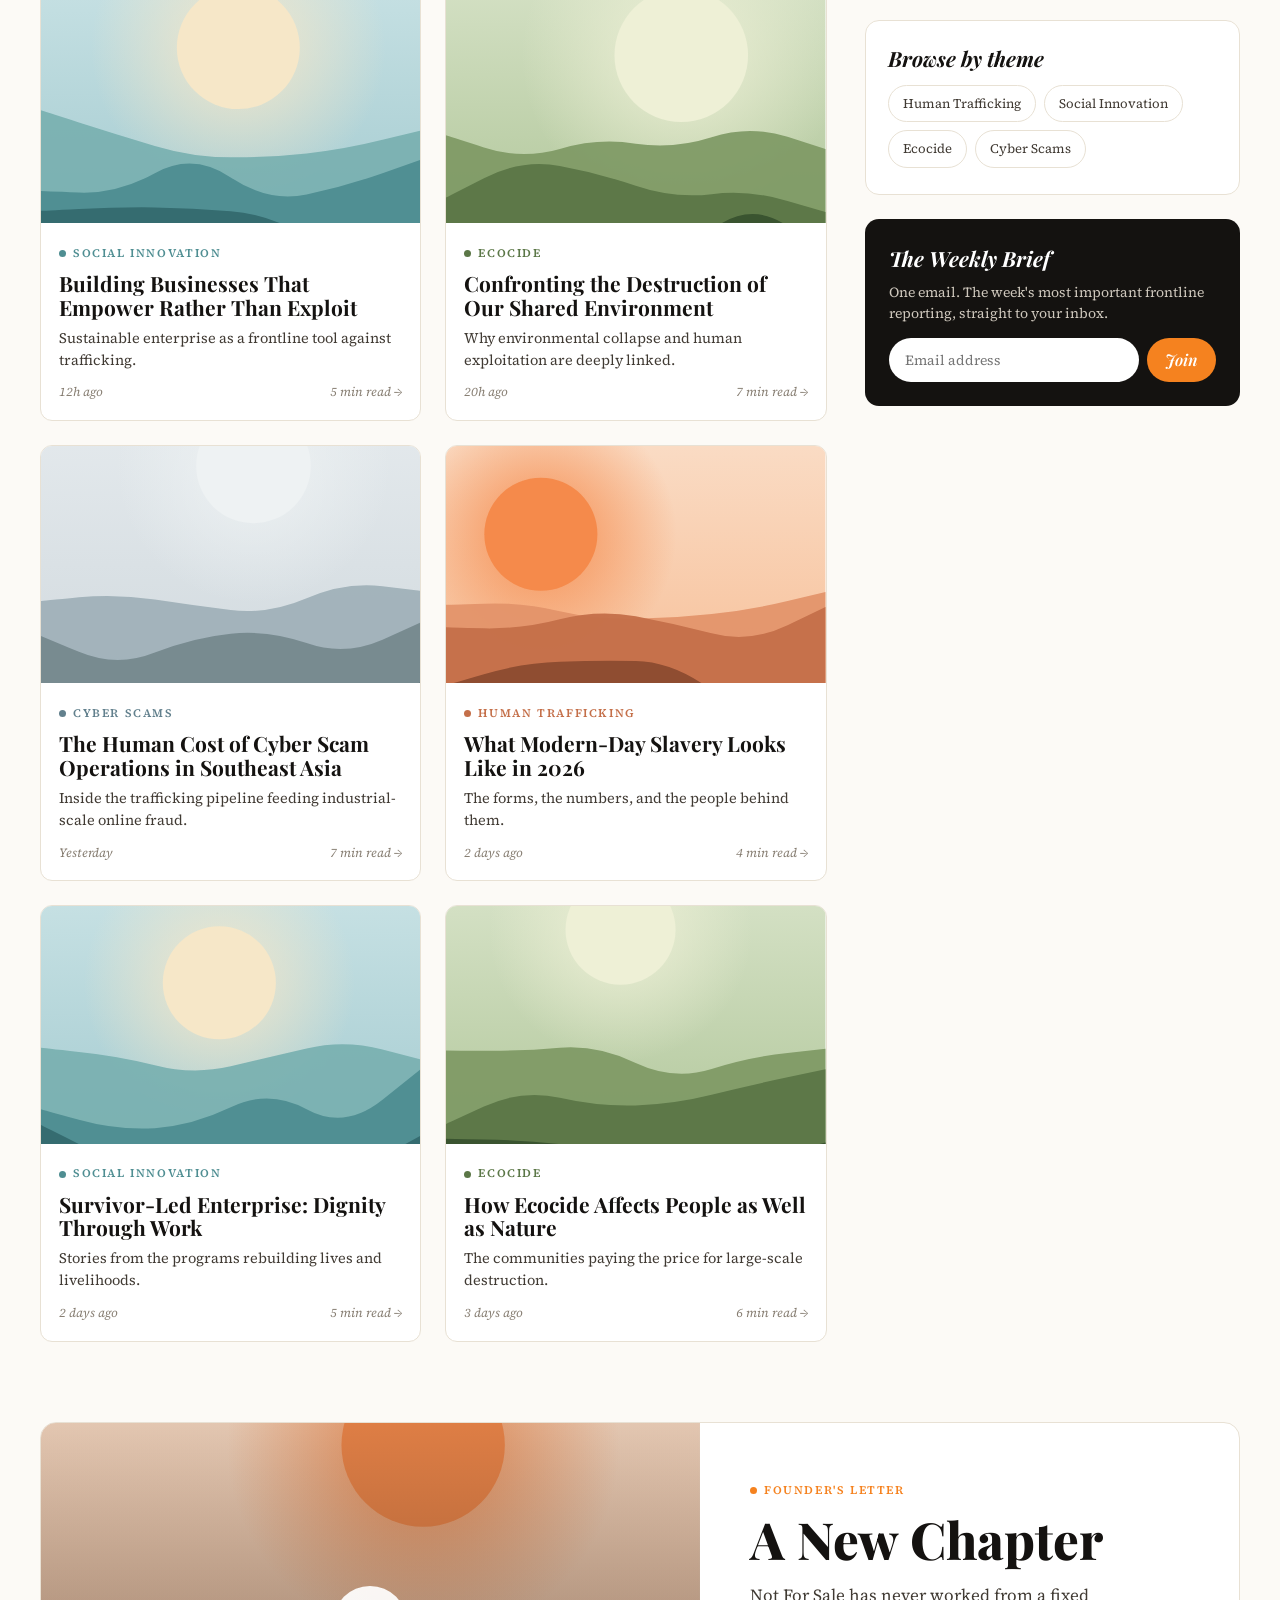
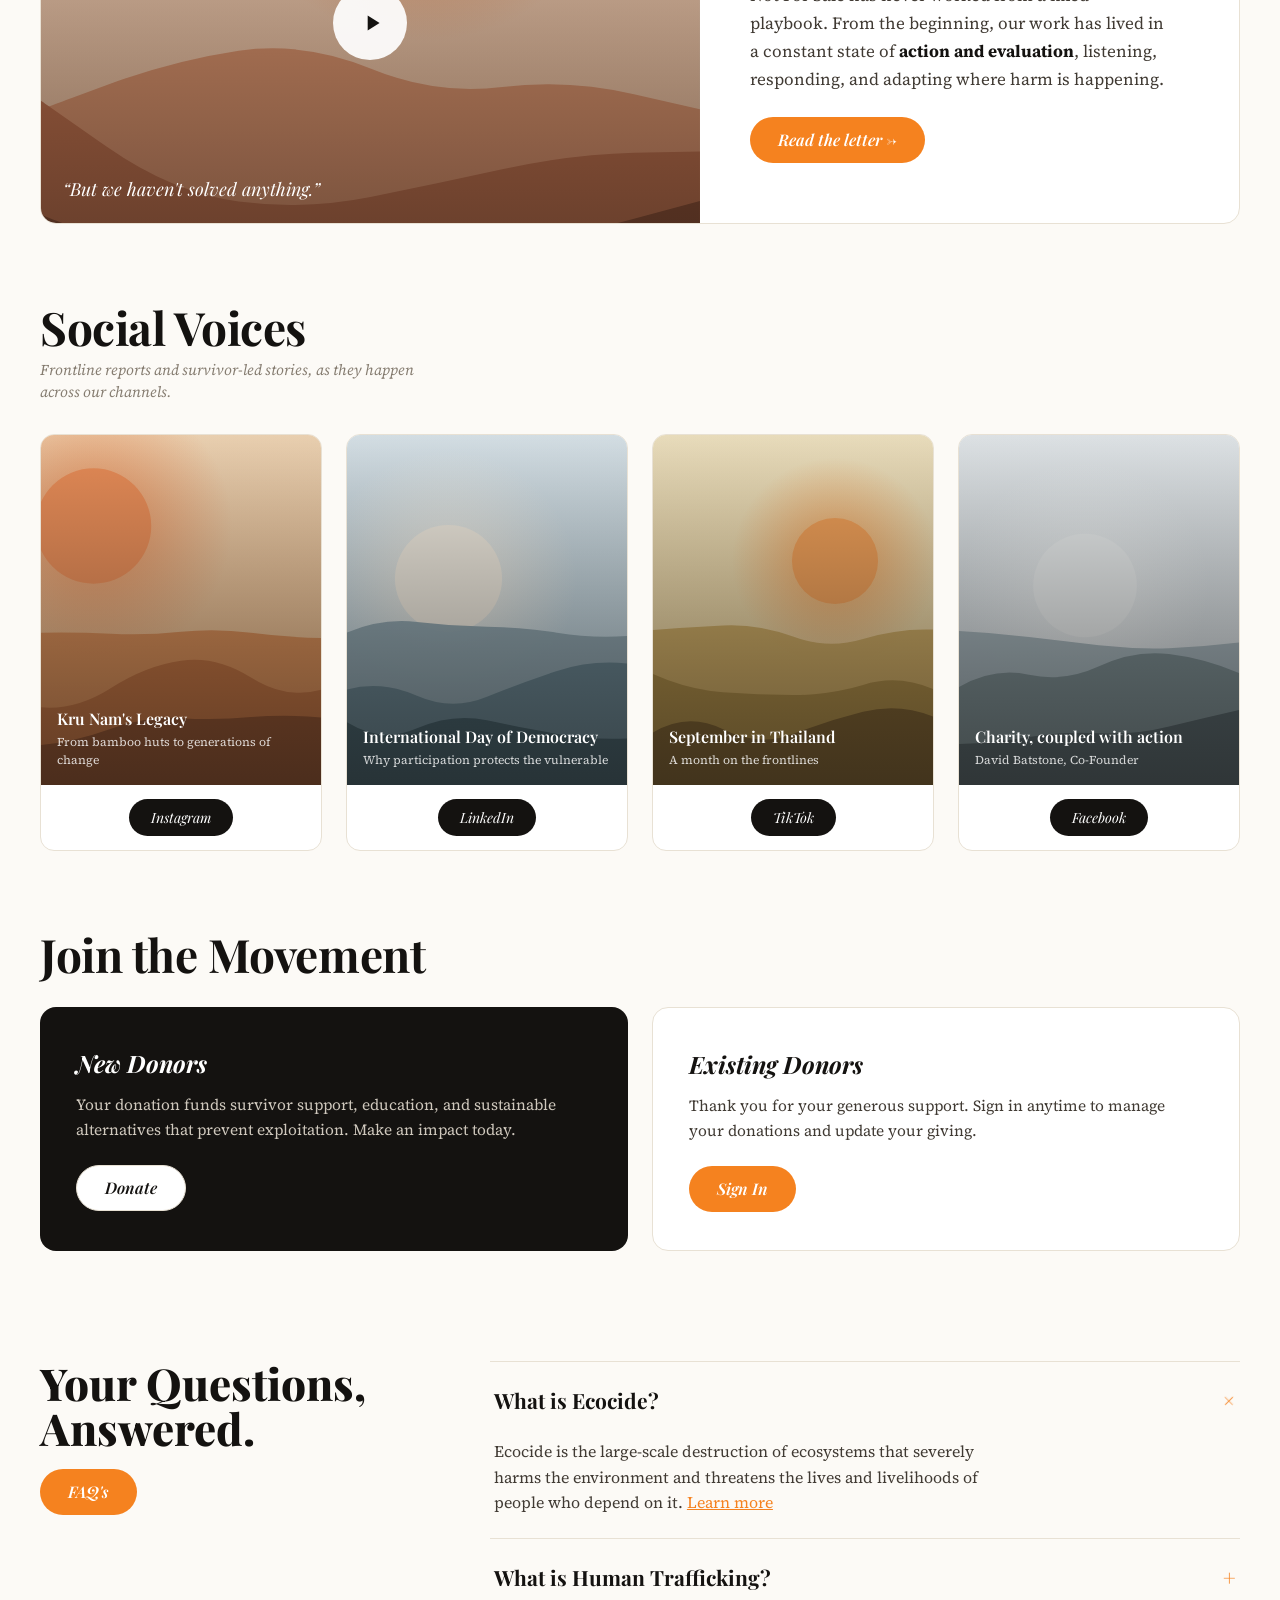
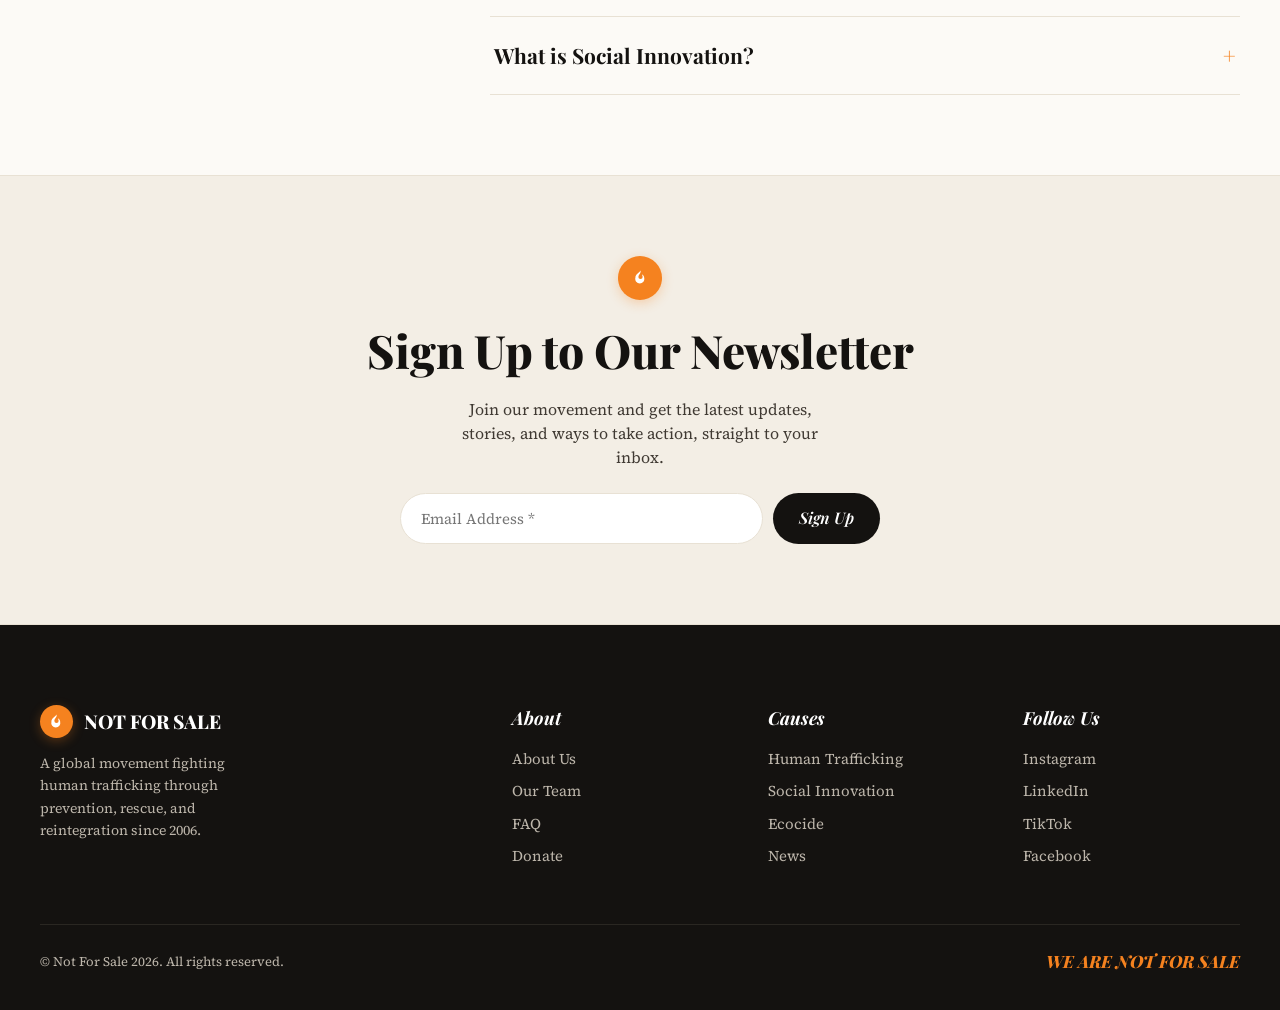
==== commit bb9dfdb0: "new mockup" ====
--- a/index.html
+++ b/index.html
@@ -41,6 +41,12 @@
     <div class="feed fade" id="feed"></div>
     <div class="side">
       <div class="panel fade"><h3>Most Read</h3><div id="mostRead"></div></div>
+      <div class="panel fade"><h3>Browse by theme</h3><div class="themechips">
+        <a href="explainer.html?t=human-trafficking">Human Trafficking</a>
+        <a href="explainer.html?t=social-innovation">Social Innovation</a>
+        <a href="explainer.html?t=ecocide">Ecocide</a>
+        <a href="news.html">Cyber Scams</a>
+      </div></div>
       <div class="sub-mini fade"><h3>The Weekly Brief</h3><p>One email. The week's most important frontline reporting, straight to your inbox.</p><div class="row"><input placeholder="Email address" aria-label="Email"><button>Join</button></div></div>
     </div>
   </div>
--- a/assets/styles.css
+++ b/assets/styles.css
@@ -138,7 +138,7 @@
 .art .dek{font-size:14.5px;color:var(--ink-2);line-height:1.5}
 .art .am{margin-top:12px;display:flex;justify-content:space-between;align-items:center;font-size:12.5px;color:var(--muted);font-style:italic;gap:10px}
 .art.big{grid-column:1 / -1}.art.big .ph{aspect-ratio:16/7}.art.big .t{font-size:clamp(22px,2.6vw,28px)}
-.side{display:flex;flex-direction:column;gap:24px;align-content:start}
+.side{display:flex;flex-direction:column;gap:24px;align-content:start;position:sticky;top:calc(var(--navh) + 20px);align-self:start}
 .panel{border:1px solid var(--line);border-radius:14px;background:#fff;padding:22px 22px 8px}
 .panel h3{font-family:var(--disp);font-style:italic;font-size:21px;margin-bottom:6px}
 .mr{display:flex;gap:14px;padding:16px 0;border-bottom:1px solid var(--line)}
@@ -169,7 +169,7 @@
 .founder p b{color:var(--ink)}
 .founder .btn{margin-top:24px;align-self:flex-start}
 
-.social-cards{display:grid;grid-template-columns:repeat(auto-fill,minmax(220px,1fr));gap:var(--gap)}
+.social-cards{display:grid;grid-template-columns:repeat(auto-fit,minmax(220px,1fr));gap:var(--gap)}
 .scard{border-radius:14px;overflow:hidden;border:1px solid var(--line);background:#fff}
 .scard .ph{position:relative;aspect-ratio:4/5;overflow:hidden}
 .scard .ph svg{position:absolute;inset:0;width:100%;height:100%}
@@ -269,7 +269,7 @@
 .bio .role{color:var(--nfs);font-size:12px;letter-spacing:.12em;text-transform:uppercase;font-weight:600}
 .bio h3{font-family:var(--disp);font-weight:700;font-size:clamp(26px,3vw,32px);margin:6px 0 14px}
 .bio p{font-size:16px;line-height:1.7;color:var(--ink-2);margin-bottom:14px;max-width:74ch}
-.directors{display:grid;grid-template-columns:repeat(auto-fill,minmax(240px,1fr));gap:clamp(22px,3vw,30px)}
+.directors{display:grid;grid-template-columns:repeat(auto-fit,minmax(240px,1fr));gap:clamp(22px,3vw,30px)}
 .dcard .avatar{aspect-ratio:1/1;border-radius:14px}
 .dcard .role{color:var(--nfs);font-size:11px;letter-spacing:.12em;text-transform:uppercase;font-weight:600;margin-top:16px}
 .dcard h3{font-family:var(--disp);font-weight:700;font-size:22px;margin:5px 0 4px}
@@ -280,7 +280,7 @@
 .partnersintro{text-align:center;padding:clamp(44px,6vw,72px) 0 10px}
 .partnersintro h1{font-family:var(--disp);font-weight:800;font-size:clamp(38px,7vw,80px);line-height:.96}
 .partnersintro p{font-size:clamp(16px,2vw,18px);line-height:1.65;color:var(--ink-2);max-width:62ch;margin:20px auto 26px}
-.logogrid{display:grid;grid-template-columns:repeat(auto-fill,minmax(240px,1fr));gap:var(--gap);padding:30px 0}
+.logogrid{display:grid;grid-template-columns:repeat(3,1fr);gap:var(--gap);padding:30px 0}
 .logo{position:relative;border-radius:14px;overflow:hidden;aspect-ratio:16/10;display:grid;place-items:center;border:1px solid var(--line)}
 .logo svg.scene{position:absolute;inset:0;width:100%;height:100%;opacity:.92}
 .logo::after{content:"";position:absolute;inset:0;background:rgba(20,18,16,.46)}
@@ -317,7 +317,7 @@
 .authorbox h4{font-family:var(--disp);font-weight:700;font-size:20px}
 .authorbox .r{color:var(--nfs);font-size:12px;letter-spacing:.1em;text-transform:uppercase;font-weight:600;margin:2px 0 8px}
 .authorbox p{font-size:15px;line-height:1.6;color:var(--ink-2)}
-.related{display:grid;grid-template-columns:repeat(auto-fill,minmax(260px,1fr));gap:var(--gap)}
+.related{display:grid;grid-template-columns:repeat(auto-fit,minmax(260px,1fr));gap:var(--gap)}
 
 /* ===== FOOTER ===== */
 footer.site{background:var(--ink);color:#bdb6ab;padding:var(--sec) 0 36px;margin-top:0}
@@ -348,3 +348,161 @@
  .fcols{grid-template-columns:1fr}
  .strip .in{flex-direction:column;align-items:flex-start}
 }
+
+/* =========================================================================
+   DETAIL TEMPLATES (single project / single partner) + NEWS INDEX
+   ========================================================================= */
+.dhero{position:relative;overflow:hidden;background:var(--ink)}
+.dhero .ph{position:absolute;inset:0}
+.dhero .ph svg{width:100%;height:100%}
+.dhero::after{content:"";position:absolute;inset:0;background:linear-gradient(180deg,rgba(20,18,16,.35),rgba(20,18,16,.82))}
+.dhero .in{position:relative;z-index:2;padding-block:clamp(64px,11vw,132px);color:#fff}
+.dhero .kicker{color:#ffd9b3;margin-bottom:16px}.dhero .kicker .dash{background:var(--nfs)}
+.dhero .flagrow{display:flex;align-items:center;gap:13px;margin-bottom:14px}
+.dhero .flagrow img{width:42px;height:31px;border-radius:4px;border:1.5px solid rgba(255,255,255,.85);box-shadow:0 2px 8px rgba(0,0,0,.3)}
+.dhero h1{font-family:var(--disp);font-weight:800;font-size:clamp(40px,8vw,86px);line-height:.96;letter-spacing:-.015em}
+.dhero .lede{font-size:clamp(17px,2vw,21px);line-height:1.55;color:rgba(255,255,255,.88);max-width:60ch;margin-top:18px}
+.dhero .wmbig{font-family:var(--disp);font-weight:700;font-size:clamp(40px,7vw,76px);line-height:1;letter-spacing:.02em}
+.dhero .wmbig small{display:block;font-family:var(--body);font-weight:600;font-size:13px;letter-spacing:.18em;text-transform:uppercase;opacity:.8;margin-top:10px}
+
+.detail{display:grid;grid-template-columns:1fr 320px;gap:clamp(28px,4vw,56px);padding:var(--sec) 0}
+.detail .main .tags{margin-bottom:22px}
+.factbox{border:1px solid var(--line);border-radius:16px;padding:24px;background:#fff;position:sticky;top:calc(var(--navh) + 18px);align-self:start}
+.factbox h4{font-family:var(--disp);font-style:italic;font-size:20px;margin-bottom:8px}
+.factbox .frow{display:flex;justify-content:space-between;gap:14px;padding:13px 0;border-bottom:1px solid var(--line);font-size:14.5px}
+.factbox .frow:last-of-type{border-bottom:none}
+.factbox .k{color:var(--muted)}
+.factbox .v{font-weight:600;text-align:right}
+.factbox .btn{width:100%;margin-top:16px}
+@media(max-width:900px){.detail{grid-template-columns:1fr}.factbox{position:static}}
+
+/* =========================================================================
+   EXPLAINER ("What is X?") + FAQ LISTING templates
+   ========================================================================= */
+.exhero{display:grid;grid-template-columns:1fr 1.1fr;gap:clamp(28px,4vw,56px);align-items:center;padding:clamp(16px,3vw,30px) 0 0}
+.exhero h1{font-family:var(--disp);font-weight:800;font-size:clamp(38px,6vw,76px);line-height:.96;letter-spacing:-.015em;margin-top:16px}
+.exhero .da{margin-top:26px}
+.exhero .da .lab{font-family:var(--disp);font-weight:700;font-size:18px;margin-bottom:8px}
+.exhero .da p{font-size:clamp(16px,1.8vw,18px);line-height:1.6;color:var(--ink-2);max-width:46ch}
+.exhero .img{position:relative;border-radius:16px;overflow:hidden;aspect-ratio:4/3;background:var(--band)}
+.exhero .img svg{position:absolute;inset:0;width:100%;height:100%}
+.twocol{display:grid;grid-template-columns:.82fr 1.18fr;gap:clamp(24px,4vw,56px);align-items:start;padding:var(--sec) 0;border-top:1px solid var(--line)}
+.twocol .sub{font-family:var(--disp);font-weight:700;font-size:clamp(24px,3vw,34px);line-height:1.05}
+.twocol .body p{font-size:clamp(16px,1.8vw,18px);line-height:1.7;color:var(--ink-2);margin-bottom:16px}
+.solutions-sec{padding:var(--sec) 0;border-top:1px solid var(--line);text-align:center}
+.solutions-sec h2{font-family:var(--disp);font-weight:700;font-size:clamp(26px,3.6vw,40px);margin-bottom:28px}
+.solutions{display:grid;grid-template-columns:repeat(auto-fit,minmax(240px,1fr));gap:var(--gap);text-align:left}
+.solution{background:var(--ink);color:#fff;border-radius:14px;padding:28px 26px;min-height:150px;display:flex;flex-direction:column;gap:14px;justify-content:space-between;transition:transform .3s var(--ease)}
+.solution:hover{transform:translateY(-4px)}
+.solution .num{font-family:var(--disp);font-weight:700;color:var(--nfs);font-size:24px}
+.solution p{font-size:16px;line-height:1.5}
+.exrelated{padding:var(--sec) 0;border-top:1px solid var(--line)}
+.exrelated .twocol{padding:0;border:none}
+
+.faqintro{border-top:1px solid var(--line);border-bottom:1px solid var(--line);padding:clamp(28px,4vw,40px) 0;margin-top:18px}
+.faqintro h2{font-family:var(--disp);font-weight:700;font-size:clamp(22px,2.6vw,28px);color:var(--nfs);margin-bottom:14px}
+.faqintro p{font-size:clamp(16px,1.8vw,18px);line-height:1.7;color:var(--ink-2);margin-bottom:14px;max-width:78ch}
+.faqintro a{color:var(--nfs);text-decoration:underline}
+.faqlist{padding:10px 0 0}
+@media(max-width:860px){.exhero{grid-template-columns:1fr}.twocol{grid-template-columns:1fr;gap:16px}}
+
+/* =========================================================================
+   v2 — CENTERED NAV + DROPDOWNS  (overrides earlier header layout)
+   ========================================================================= */
+.nav{display:grid;grid-template-columns:1fr auto 1fr;align-items:center;gap:16px}
+.nav .left{justify-self:start;display:flex;align-items:center}
+.nav .center{justify-self:center}
+.nav .right{justify-self:end;display:flex;align-items:center;gap:14px}
+.nav-links{display:flex;align-items:center;gap:clamp(14px,1.6vw,28px)}
+.nav-item{position:relative;display:flex;align-items:center}
+.nav-item::after{content:"";position:absolute;top:100%;left:-10px;right:-10px;height:14px}
+.nav-link,.nav-trigger{position:relative;display:inline-flex;align-items:center;gap:7px;font-family:var(--body);font-size:15px;color:var(--ink-2);background:none;border:none;cursor:pointer;padding:0;white-space:nowrap}
+.nav-link::after{content:"";position:absolute;left:0;bottom:-6px;height:1.5px;width:0;background:var(--nfs);transition:width .25s var(--ease)}
+.nav-link:hover::after,.nav-link.active::after{width:100%}
+.nav-link.active,.nav-trigger.active{color:var(--ink)}
+.car{width:7px;height:7px;border-right:1.6px solid currentColor;border-bottom:1.6px solid currentColor;transform:rotate(45deg) translateY(-2px);transition:transform .25s var(--ease);opacity:.7}
+.nav-item:hover .car,.nav-item:focus-within .car{transform:rotate(225deg) translateY(1px)}
+.dropdown{position:absolute;top:calc(100% + 14px);left:50%;transform:translate(-50%,6px);min-width:264px;background:#fff;border:1px solid var(--line);border-radius:16px;box-shadow:var(--shadow-card);padding:8px;opacity:0;visibility:hidden;transition:opacity .22s var(--ease),transform .22s var(--ease),visibility .22s;z-index:60}
+.nav-item:hover .dropdown,.nav-item:focus-within .dropdown{opacity:1;visibility:visible;transform:translate(-50%,0)}
+.dropdown a{display:flex;flex-direction:column;gap:2px;padding:11px 14px;border-radius:10px;color:var(--ink);transition:background .18s,color .18s}
+.dropdown a .lk{font-family:var(--disp);font-weight:600;font-size:16px}
+.dropdown a small{color:var(--muted);font-size:12.5px}
+.dropdown a:hover{background:var(--band)}
+.dropdown a:hover .lk{color:var(--nfs)}
+.dropdown .divider{height:1px;background:var(--line);margin:6px 10px}
+.mm-group{font-family:var(--body);font-size:12px;letter-spacing:.18em;text-transform:uppercase;color:var(--muted);margin:22px 0 4px}
+.mobile-menu a.sub{font-size:24px;font-weight:600;padding:10px 0}
+@media(max-width:860px){.nav{grid-template-columns:1fr auto}.nav .center{display:none}.nav .left{grid-column:1}.nav .right{grid-column:2}}
+
+/* =========================================================================
+   v2 — EXPLAINER  (reimagined, category-accented)  --accent set per page
+   ========================================================================= */
+.ex{--accent:var(--nfs)}
+.ex-hero{display:grid;grid-template-columns:1.12fr .88fr;gap:clamp(28px,4vw,60px);align-items:end;padding:clamp(40px,6vw,72px) 0 clamp(28px,4vw,40px)}
+.ex-hero .kicker{color:var(--accent)}.ex-hero .kicker .dash{background:var(--accent)}
+.ex-hero h1{font-family:var(--disp);font-weight:800;font-size:clamp(40px,6.4vw,84px);line-height:.95;letter-spacing:-.02em;margin-top:18px}
+.ex-answer{background:color-mix(in srgb,var(--accent) 9%,var(--paper));border:1px solid color-mix(in srgb,var(--accent) 22%,var(--line));border-radius:18px;padding:clamp(24px,3vw,34px)}
+.ex-answer .lab{display:inline-flex;align-items:center;gap:8px;font-size:11.5px;letter-spacing:.16em;text-transform:uppercase;font-weight:600;color:var(--accent);margin-bottom:14px}
+.ex-answer .lab::before{content:"";width:8px;height:8px;border-radius:50%;background:var(--accent)}
+.ex-answer p{font-family:var(--disp);font-weight:500;font-size:clamp(20px,2.4vw,26px);line-height:1.35;color:var(--ink)}
+.ex-cover{position:relative;border-radius:18px;overflow:hidden;aspect-ratio:16/6;margin-bottom:var(--sec)}
+.ex-cover svg{position:absolute;inset:0;width:100%;height:100%}
+.ex-cover::after{content:"";position:absolute;inset:0;background:linear-gradient(180deg,rgba(20,18,16,.05),rgba(20,18,16,.32))}
+.ex-block{display:grid;grid-template-columns:.32fr .68fr;gap:clamp(20px,3vw,48px);align-items:start;padding-bottom:var(--sec)}
+.ex-block .label{position:sticky;top:calc(var(--navh) + 20px);display:flex;align-items:center;gap:11px;font-family:var(--disp);font-weight:700;font-size:clamp(20px,2.4vw,26px);color:var(--ink)}
+.ex-block .label::before{content:"";width:26px;height:2px;background:var(--accent)}
+.ex-block .prose p{font-size:clamp(16px,1.8vw,18.5px);line-height:1.75;color:var(--ink-2);margin-bottom:18px}
+.ex-steps{padding:var(--sec) 0;border-top:1px solid var(--line)}
+.ex-steps .head{font-family:var(--disp);font-weight:700;font-size:clamp(26px,3.4vw,40px);margin-bottom:28px;max-width:20ch}
+.ex-steps .grid{display:grid;grid-template-columns:repeat(auto-fit,minmax(250px,1fr));gap:var(--gap)}
+.ex-step{border:1px solid var(--line);border-radius:16px;padding:26px 24px;background:#fff;transition:transform .3s var(--ease),box-shadow .3s var(--ease);min-height:170px;display:flex;flex-direction:column;gap:16px}
+.ex-step:hover{transform:translateY(-4px);box-shadow:var(--shadow-card)}
+.ex-step .n{font-family:var(--disp);font-weight:800;font-size:40px;line-height:1;color:transparent;-webkit-text-stroke:1.5px var(--accent);text-stroke:1.5px var(--accent)}
+.ex-step p{font-size:16px;line-height:1.5;color:var(--ink)}
+.ex-summary{margin:var(--sec) 0;border-radius:20px;padding:clamp(34px,5vw,56px);background:color-mix(in srgb,var(--accent) 12%,var(--paper));border:1px solid color-mix(in srgb,var(--accent) 24%,var(--line));display:flex;gap:26px;align-items:flex-start}
+.ex-summary .mark{width:46px;height:46px;border-radius:50%;background:var(--accent);display:grid;place-items:center;flex:0 0 auto}
+.ex-summary .mark svg{width:24px;height:24px}
+.ex-summary .lab{font-size:11.5px;letter-spacing:.16em;text-transform:uppercase;font-weight:600;color:var(--accent);margin-bottom:10px}
+.ex-summary p{font-family:var(--disp);font-weight:500;font-size:clamp(22px,3vw,32px);line-height:1.3;color:var(--ink)}
+.ex-related{padding:var(--sec) 0 0;border-top:1px solid var(--line)}
+.ex-morecards{display:grid;grid-template-columns:repeat(auto-fit,minmax(240px,1fr));gap:var(--gap);margin-top:8px}
+.ex-mc{position:relative;border-radius:16px;overflow:hidden;aspect-ratio:5/3;display:block;border:1px solid var(--line)}
+.ex-mc svg{position:absolute;inset:0;width:100%;height:100%}
+.ex-mc::after{content:"";position:absolute;inset:0;background:linear-gradient(180deg,rgba(20,18,16,.05),rgba(20,18,16,.7))}
+.ex-mc .t{position:absolute;left:18px;right:18px;bottom:16px;z-index:2;color:#fff;font-family:var(--disp);font-weight:700;font-size:20px;line-height:1.1}
+.ex-mc .t small{display:block;font-family:var(--body);font-weight:400;font-style:italic;font-size:13px;opacity:.85;margin-top:5px}
+@media(max-width:860px){.ex-hero{grid-template-columns:1fr;align-items:start}.ex-block{grid-template-columns:1fr;gap:14px}.ex-block .label{position:static}.ex-summary{flex-direction:column;gap:18px}}
+
+/* =========================================================================
+   v2 — FAQ / HELP CENTRE  (search + categories + accordion)
+   ========================================================================= */
+.help-hero{text-align:center;padding:clamp(44px,6vw,72px) 0 clamp(28px,4vw,40px)}
+.help-hero h1{font-family:var(--disp);font-weight:800;font-size:clamp(40px,7vw,82px);line-height:.96}
+.help-hero h1 em{font-style:italic;color:var(--nfs)}
+.help-hero p{color:var(--ink-2);font-size:clamp(16px,2vw,19px);max-width:54ch;margin:18px auto 0}
+.searchbox{position:relative;max-width:560px;margin:30px auto 0}
+.searchbox input{width:100%;border:1px solid var(--line);background:#fff;border-radius:40px;padding:16px 22px 16px 52px;font-family:var(--body);font-size:16px;transition:border-color .2s,box-shadow .2s}
+.searchbox input:focus{outline:none;border-color:var(--nfs);box-shadow:0 0 0 4px color-mix(in srgb,var(--nfs) 16%,transparent)}
+.searchbox .ic{position:absolute;left:20px;top:50%;transform:translateY(-50%);width:18px;height:18px;border:2px solid var(--muted);border-radius:50%}
+.searchbox .ic::after{content:"";position:absolute;right:-6px;bottom:-5px;width:9px;height:2px;background:var(--muted);transform:rotate(45deg)}
+.help-layout{display:grid;grid-template-columns:268px 1fr;gap:clamp(28px,4vw,56px);padding-top:clamp(28px,4vw,40px)}
+.help-side{position:sticky;top:calc(var(--navh) + 20px);align-self:start;display:flex;flex-direction:column;gap:24px}
+.cat-nav{display:flex;flex-direction:column;gap:2px}
+.cat-nav button{display:flex;justify-content:space-between;align-items:center;gap:10px;text-align:left;background:none;border:none;cursor:pointer;font-family:var(--body);font-size:15px;color:var(--ink-2);padding:11px 14px;border-radius:10px;transition:.18s}
+.cat-nav button:hover{background:var(--band)}
+.cat-nav button.on{background:var(--ink);color:#fff}
+.cat-nav button .ct{font-size:12px;opacity:.7;font-variant-numeric:tabular-nums}
+.help-contact{background:var(--ink);color:#fff;border-radius:16px;padding:24px}
+.help-contact h4{font-family:var(--disp);font-style:italic;font-size:20px;margin-bottom:8px}
+.help-contact p{font-size:14px;color:#cfc8bd;line-height:1.5;margin-bottom:16px}
+.help-main .grouplabel{font-family:var(--disp);font-weight:700;font-size:13px;letter-spacing:.04em;text-transform:uppercase;color:var(--nfs);margin:26px 0 4px}
+.help-main .grouplabel:first-child{margin-top:0}
+.help-empty{padding:40px 0;color:var(--muted);font-style:italic;text-align:center}
+@media(max-width:860px){.help-layout{grid-template-columns:1fr}.help-side{position:static;flex-direction:column}.cat-nav{flex-direction:row;flex-wrap:wrap}.cat-nav button{border:1px solid var(--line);border-radius:40px}.cat-nav button .ct{display:none}}
+
+/* sidebar: browse by theme */
+.themechips{display:flex;flex-wrap:wrap;gap:8px;padding:4px 0 18px}
+.themechips a{font-size:13px;border:1px solid var(--line);border-radius:30px;padding:8px 14px;color:var(--ink-2);transition:.18s var(--ease)}
+.themechips a:hover{border-color:var(--nfs);color:var(--nfs)}
+@media(max-width:860px){.logogrid{grid-template-columns:repeat(2,1fr)}}
+@media(max-width:480px){.logogrid{grid-template-columns:1fr}}
